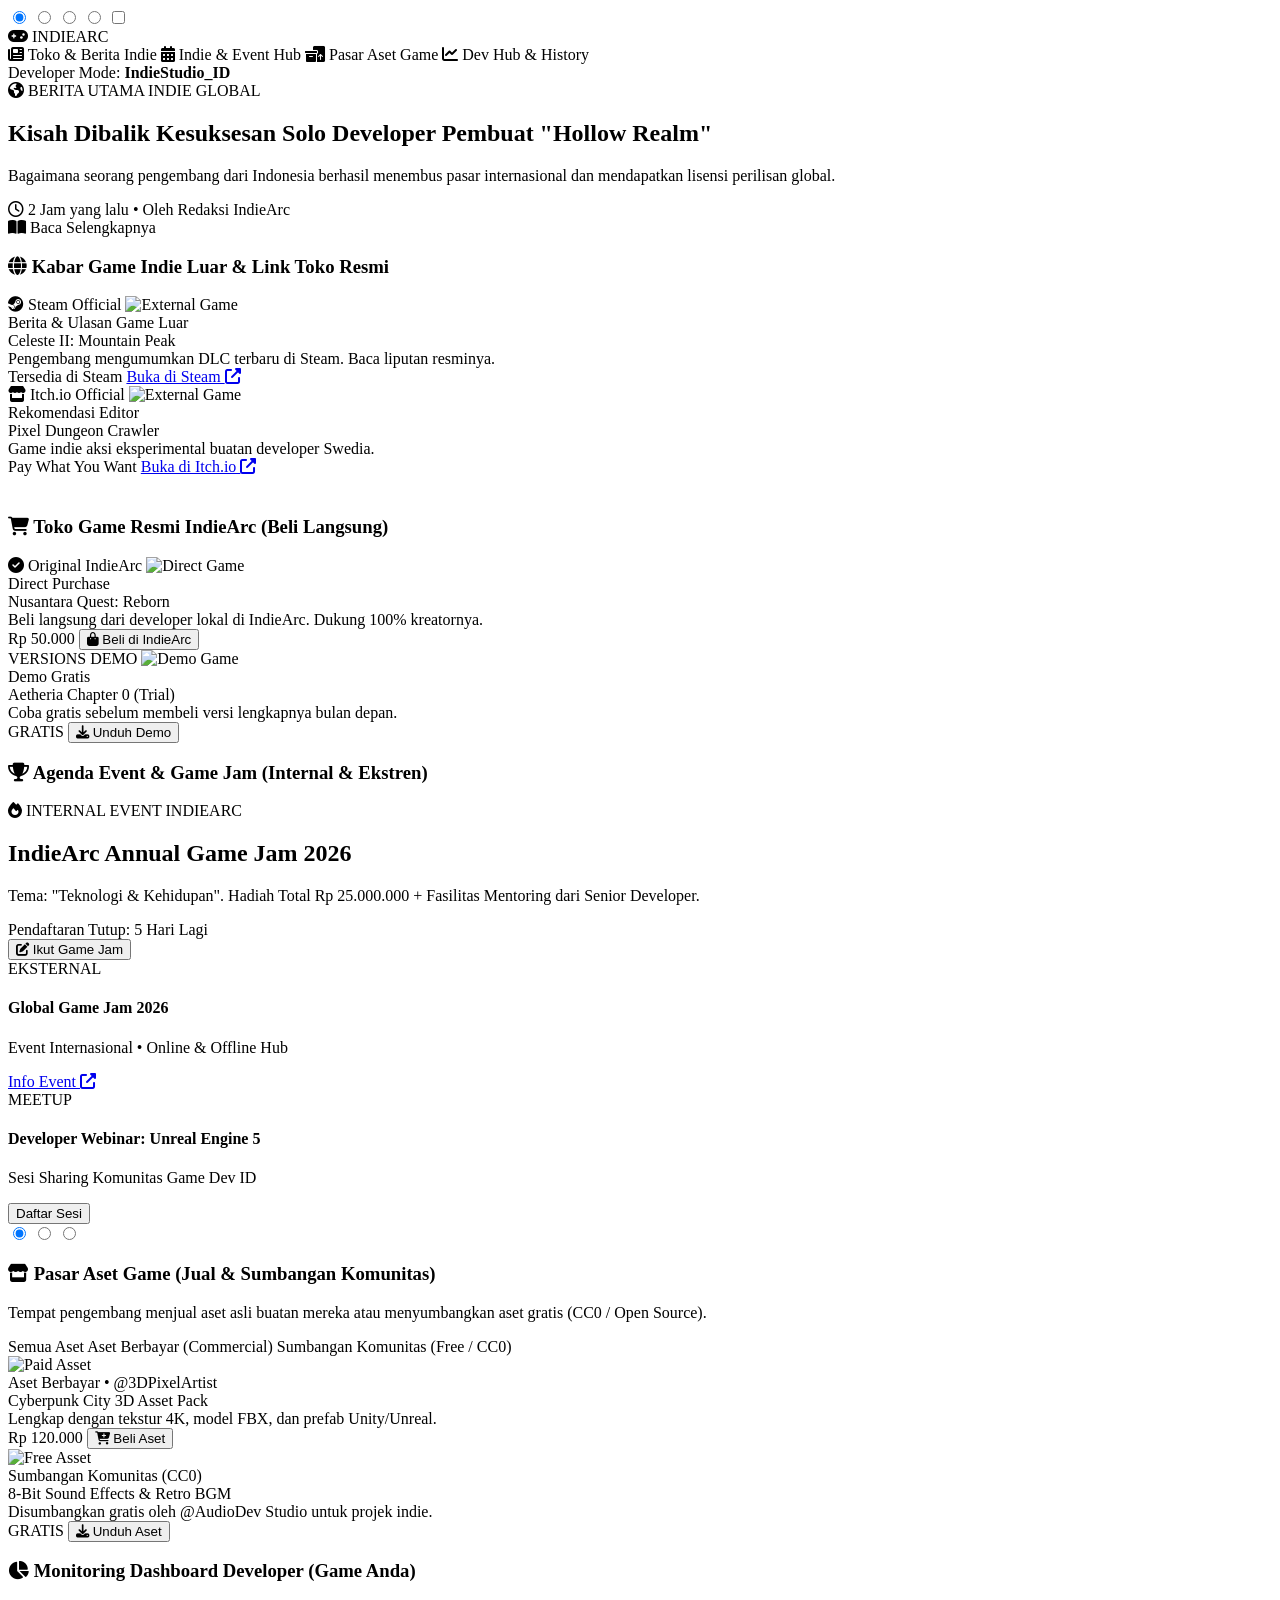
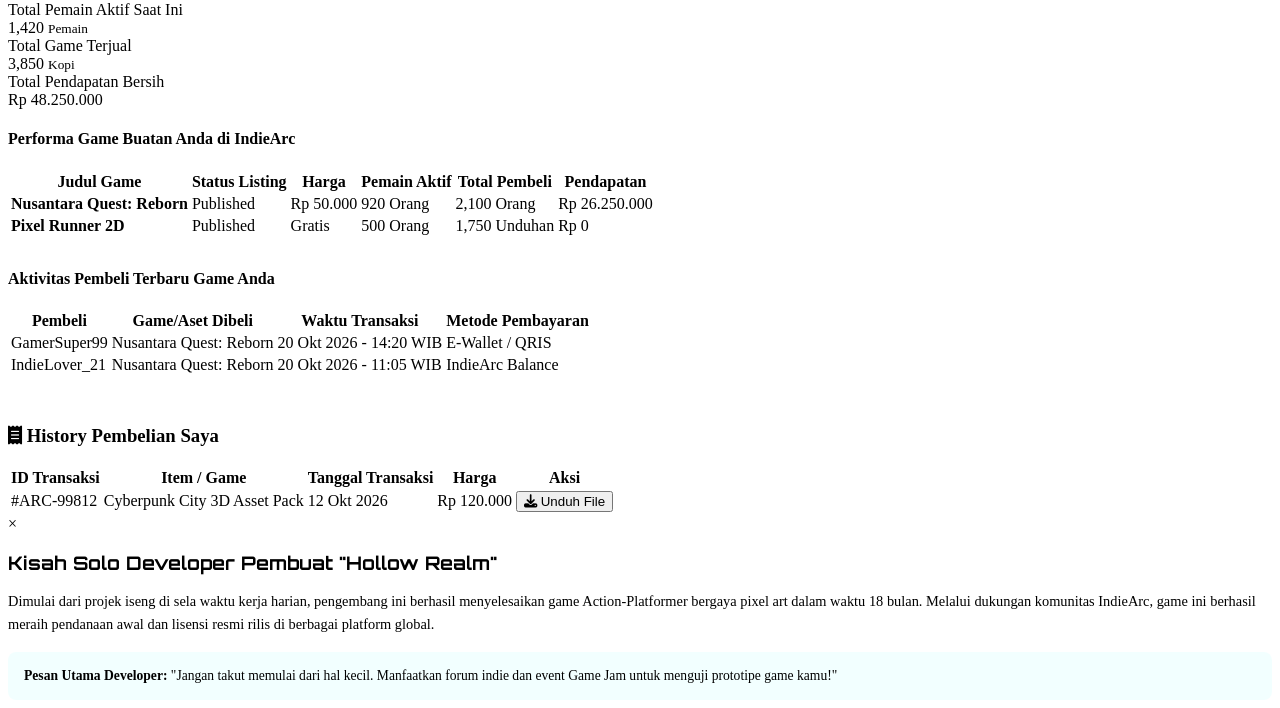
==== Index.html @ 7c4a570e "Initial Kosongan Project Desain Web B" ====
<!DOCTYPE html>
<html lang="id">
<head>
  <meta charset="UTF-8">
  <meta name="viewport" content="width=device-width, initial-scale=1.0">
  <title>IndieArc - Global Indie Gaming & Developer Hub</title>

  <!-- Font Awesome Icons & Google Fonts -->
  <link rel="stylesheet" href="https://cdnjs.cloudflare.com/ajax/libs/font-awesome/6.4.0/css/all.min.css">
  <link href="https://fonts.googleapis.com/css2?family=Orbitron:wght@600;800&family=Inter:wght@400;500;600;700&display=swap" rel="stylesheet">
  <link rel="stylesheet" href="style.css">
</head>
<body>

  <!-- PURE CSS TAB SWITCH TRIGGERS -->
  <input type="radio" id="nav-store" name="main-nav" checked>
  <input type="radio" id="nav-indie" name="main-nav">
  <input type="radio" id="nav-assets" name="main-nav">
  <input type="radio" id="nav-dev" name="main-nav">

  <!-- MODAL TOGGLES -->
  <input type="checkbox" id="modal-news" class="modal-toggle">

  <!-- HEADER NAVBAR -->
  <header>
    <div class="brand">
      <i class="fa-solid fa-gamepad"></i> INDIE<span>ARC</span>
    </div>

    <nav class="nav-links">
      <label for="nav-store" class="nav-btn"><i class="fa-solid fa-newspaper"></i> Toko & Berita Indie</label>
      <label for="nav-indie" class="nav-btn"><i class="fa-solid fa-calendar-days"></i> Indie & Event Hub</label>
      <label for="nav-assets" class="nav-btn"><i class="fa-solid fa-boxes-packing"></i> Pasar Aset Game</label>
      <label for="nav-dev" class="nav-btn"><i class="fa-solid fa-chart-line"></i> Dev Hub & History</label>
    </nav>

    <div class="user-badge">
      <span class="status-dot"></span> Developer Mode: <strong>IndieStudio_ID</strong>
    </div>
  </header>

  <!-- MAIN CONTENT CONTAINER -->
  <main>

    <!-- ================= TAB 1: TOKO, BERITA GLOBAL & DEMO ================= -->
    <div class="tab-page" id="page-store">
      
      <!-- HERO: BERITA GAMING INDIE GLOBAL & SPOTLIGHT DEVELOPER -->
      <section class="news-hero">
        <div class="news-hero-content">
          <span class="badge-news"><i class="fa-solid fa-earth-americas"></i> BERITA UTAMA INDIE GLOBAL</span>
          <h2>Kisah Dibalik Kesuksesan Solo Developer Pembuat "Hollow Realm"</h2>
          <p>Bagaimana seorang pengembang dari Indonesia berhasil menembus pasar internasional dan mendapatkan lisensi perilisan global.</p>
          <div class="news-meta">
            <span><i class="fa-regular fa-clock"></i> 2 Jam yang lalu</span> • 
            <span>Oleh Redaksi IndieArc</span>
          </div>
          <label for="modal-news" class="btn btn-primary" style="margin-top:1rem;"><i class="fa-solid fa-book-open"></i> Baca Selengkapnya</label>
        </div>
      </section>

      <!-- BERITA GAMING GLOBAL DENGAN LINK KELUAR (STEAM / EPIC / ITCH) -->
      <h3 class="section-title"><i class="fa-solid fa-globe text-cyan"></i> Kabar Game Indie Luar & Link Toko Resmi</h3>
      <div class="grid-container">
        
        <!-- Game Luar (Steam Link) -->
        <div class="card">
          <span class="badge-external"><i class="fa-brands fa-steam"></i> Steam Official</span>
          <img src="https://images.unsplash.com/photo-1542751371-adc38448a05e?w=500&q=80" class="card-img" alt="External Game">
          <div class="card-body">
            <span class="card-tag">Berita & Ulasan Game Luar</span>
            <div class="card-title">Celeste II: Mountain Peak</div>
            <div class="card-meta">Pengembang mengumumkan DLC terbaru di Steam. Baca liputan resminya.</div>
            <div class="card-footer">
              <span class="price-tag">Tersedia di Steam</span>
              <a href="https://store.steampowered.com" target="_blank" rel="noopener" class="btn btn-secondary btn-sm">
                Buka di Steam <i class="fa-solid fa-up-right-from-square"></i>
              </a>
            </div>
          </div>
        </div>

        <!-- Game Luar (Itch.io Link) -->
        <div class="card">
          <span class="badge-external"><i class="fa-solid fa-store"></i> Itch.io Official</span>
          <img src="https://images.unsplash.com/photo-1518709268805-4e9042af9f23?w=500&q=80" class="card-img" alt="External Game">
          <div class="card-body">
            <span class="card-tag">Rekomendasi Editor</span>
            <div class="card-title">Pixel Dungeon Crawler</div>
            <div class="card-meta">Game indie aksi eksperimental buatan developer Swedia.</div>
            <div class="card-footer">
              <span class="price-free">Pay What You Want</span>
              <a href="https://itch.io" target="_blank" rel="noopener" class="btn btn-secondary btn-sm">
                Buka di Itch.io <i class="fa-solid fa-up-right-from-square"></i>
              </a>
            </div>
          </div>
        </div>

      </div>

      <!-- TOKO GAME RESMI INDIEARC (GAME BUATAN USER / PUBLISHER KITA) -->
      <h3 class="section-title" style="margin-top: 2.5rem;"><i class="fa-solid fa-cart-shopping text-cyan"></i> Toko Game Resmi IndieArc (Beli Langsung)</h3>
      <div class="grid-container">
        
        <div class="card">
          <span class="badge-direct"><i class="fa-solid fa-check-circle"></i> Original IndieArc</span>
          <img src="https://images.unsplash.com/photo-1550745165-9bc0b252726f?w=500&q=80" class="card-img" alt="Direct Game">
          <div class="card-body">
            <span class="card-tag">Direct Purchase</span>
            <div class="card-title">Nusantara Quest: Reborn</div>
            <div class="card-meta">Beli langsung dari developer lokal di IndieArc. Dukung 100% kreatornya.</div>
            <div class="card-footer">
              <span class="price-tag">Rp 50.000</span>
              <button class="btn btn-primary"><i class="fa-solid fa-bag-shopping"></i> Beli di IndieArc</button>
            </div>
          </div>
        </div>

        <div class="card">
          <span class="badge-demo">VERSIONS DEMO</span>
          <img src="https://images.unsplash.com/photo-1538481199705-c710c4e965fc?w=500&q=80" class="card-img" alt="Demo Game">
          <div class="card-body">
            <span class="card-tag">Demo Gratis</span>
            <div class="card-title">Aetheria Chapter 0 (Trial)</div>
            <div class="card-meta">Coba gratis sebelum membeli versi lengkapnya bulan depan.</div>
            <div class="card-footer">
              <span class="price-free">GRATIS</span>
              <button class="btn btn-primary"><i class="fa-solid fa-download"></i> Unduh Demo</button>
            </div>
          </div>
        </div>

      </div>
    </div>

    <!-- ================= TAB 2: INDIE & EVENT HUB ================= -->
    <div class="tab-page" id="page-indie">
      
      <!-- EVENT DEVELOPER INTERNAL & EKSTERNAL -->
      <h3 class="section-title"><i class="fa-solid fa-trophy text-cyan"></i> Agenda Event & Game Jam (Internal & Ekstren)</h3>
      
      <div class="event-banner">
        <div class="event-info">
          <span class="event-tag"><i class="fa-solid fa-fire"></i> INTERNAL EVENT INDIEARC</span>
          <h2>IndieArc Annual Game Jam 2026</h2>
          <p>Tema: "Teknologi & Kehidupan". Hadiah Total Rp 25.000.000 + Fasilitas Mentoring dari Senior Developer.</p>
        </div>
        <div class="event-action">
          <div class="event-timer">Pendaftaran Tutup: 5 Hari Lagi</div>
          <button class="btn btn-purple"><i class="fa-solid fa-pen-to-square"></i> Ikut Game Jam</button>
        </div>
      </div>

      <div class="grid-container release-grid">
        <div class="release-card">
          <div class="release-date">EKSTERNAL</div>
          <div class="release-info">
            <h4>Global Game Jam 2026</h4>
            <p>Event Internasional • Online & Offline Hub</p>
          </div>
          <a href="https://globalgamejam.org" target="_blank" class="btn btn-secondary btn-sm">Info Event <i class="fa-solid fa-up-right-from-square"></i></a>
        </div>

        <div class="release-card">
          <div class="release-date">MEETUP</div>
          <div class="release-info">
            <h4>Developer Webinar: Unreal Engine 5</h4>
            <p>Sesi Sharing Komunitas Game Dev ID</p>
          </div>
          <button class="btn btn-secondary btn-sm">Daftar Sesi</button>
        </div>
      </div>
    </div>

    <!-- ================= TAB 3: PASAR ASET GAME ================= -->
    <div class="tab-page" id="page-assets">
      
      <input type="radio" id="asset-all" name="asset-filter" checked>
      <input type="radio" id="asset-paid" name="asset-filter">
      <input type="radio" id="asset-donated" name="asset-filter">

      <h3 class="section-title"><i class="fa-solid fa-store text-cyan"></i> Pasar Aset Game (Jual & Sumbangan Komunitas)</h3>
      <p style="color:var(--text-muted); margin-bottom: 1rem;">Tempat pengembang menjual aset asli buatan mereka atau menyumbangkan aset gratis (CC0 / Open Source).</p>

      <div class="filter-group">
        <label for="asset-all" class="filter-btn">Semua Aset</label>
        <label for="asset-paid" class="filter-btn">Aset Berbayar (Commercial)</label>
        <label for="asset-donated" class="filter-btn">Sumbangan Komunitas (Free / CC0)</label>
      </div>

      <div class="grid-container">
        <!-- Aset Berbayar -->
        <div class="card asset-item type-paid">
          <img src="https://images.unsplash.com/photo-1618005182384-a83a8bd57fbe?w=500&q=80" class="card-img" alt="Paid Asset">
          <div class="card-body">
            <span class="card-tag">Aset Berbayar • @3DPixelArtist</span>
            <div class="card-title">Cyberpunk City 3D Asset Pack</div>
            <div class="card-meta">Lengkap dengan tekstur 4K, model FBX, dan prefab Unity/Unreal.</div>
            <div class="card-footer">
              <span class="price-tag">Rp 120.000</span>
              <button class="btn btn-primary"><i class="fa-solid fa-cart-plus"></i> Beli Aset</button>
            </div>
          </div>
        </div>

        <!-- Aset Sumbangan Gratis -->
        <div class="card asset-item type-donated">
          <img src="https://images.unsplash.com/photo-1511512578047-dfb367046420?w=500&q=80" class="card-img" alt="Free Asset">
          <div class="card-body">
            <span class="card-tag" style="color:var(--accent-green)">Sumbangan Komunitas (CC0)</span>
            <div class="card-title">8-Bit Sound Effects & Retro BGM</div>
            <div class="card-meta">Disumbangkan gratis oleh @AudioDev Studio untuk projek indie.</div>
            <div class="card-footer">
              <span class="price-free">GRATIS</span>
              <button class="btn btn-secondary"><i class="fa-solid fa-download"></i> Unduh Aset</button>
            </div>
          </div>
        </div>
      </div>
    </div>

    <!-- ================= TAB 4: DEV HUB & ANALYTICS ================= -->
    <div class="tab-page" id="page-dev">
      
      <h3 class="section-title"><i class="fa-solid fa-chart-pie text-cyan"></i> Monitoring Dashboard Developer (Game Anda)</h3>
      
      <div class="analytics-overview">
        <div class="stat-card">
          <div class="stat-title">Total Pemain Aktif Saat Ini</div>
          <div class="stat-value text-cyan">1,420 <small>Pemain</small></div>
        </div>
        <div class="stat-card">
          <div class="stat-title">Total Game Terjual</div>
          <div class="stat-value text-green">3,850 <small>Kopi</small></div>
        </div>
        <div class="stat-card">
          <div class="stat-title">Total Pendapatan Bersih</div>
          <div class="stat-value text-purple">Rp 48.250.000</div>
        </div>
      </div>

      <h4 class="sub-title">Performa Game Buatan Anda di IndieArc</h4>
      <div class="table-responsive">
        <table class="data-table">
          <thead>
            <tr>
              <th>Judul Game</th>
              <th>Status Listing</th>
              <th>Harga</th>
              <th>Pemain Aktif</th>
              <th>Total Pembeli</th>
              <th>Pendapatan</th>
            </tr>
          </thead>
          <tbody>
            <tr>
              <td><strong>Nusantara Quest: Reborn</strong></td>
              <td><span class="badge-status online">Published</span></td>
              <td>Rp 50.000</td>
              <td>920 Orang</td>
              <td>2,100 Orang</td>
              <td>Rp 26.250.000</td>
            </tr>
            <tr>
              <td><strong>Pixel Runner 2D</strong></td>
              <td><span class="badge-status online">Published</span></td>
              <td>Gratis</td>
              <td>500 Orang</td>
              <td>1,750 Unduhan</td>
              <td>Rp 0</td>
            </tr>
          </tbody>
        </table>
      </div>

      <h4 class="sub-title" style="margin-top: 2rem;">Aktivitas Pembeli Terbaru Game Anda</h4>
      <div class="table-responsive">
        <table class="data-table">
          <thead>
            <tr>
              <th>Pembeli</th>
              <th>Game/Aset Dibeli</th>
              <th>Waktu Transaksi</th>
              <th>Metode Pembayaran</th>
            </tr>
          </thead>
          <tbody>
            <tr>
              <td>GamerSuper99</td>
              <td>Nusantara Quest: Reborn</td>
              <td>20 Okt 2026 - 14:20 WIB</td>
              <td>E-Wallet / QRIS</td>
            </tr>
            <tr>
              <td>IndieLover_21</td>
              <td>Nusantara Quest: Reborn</td>
              <td>20 Okt 2026 - 11:05 WIB</td>
              <td>IndieArc Balance</td>
            </tr>
          </tbody>
        </table>
      </div>

      <!-- History Pembelian User -->
      <h3 class="section-title" style="margin-top: 3rem;"><i class="fa-solid fa-receipt text-cyan"></i> History Pembelian Saya</h3>
      <div class="table-responsive">
        <table class="data-table">
          <thead>
            <tr>
              <th>ID Transaksi</th>
              <th>Item / Game</th>
              <th>Tanggal Transaksi</th>
              <th>Harga</th>
              <th>Aksi</th>
            </tr>
          </thead>
          <tbody>
            <tr>
              <td>#ARC-99812</td>
              <td>Cyberpunk City 3D Asset Pack</td>
              <td>12 Okt 2026</td>
              <td>Rp 120.000</td>
              <td><button class="btn btn-secondary btn-sm"><i class="fa-solid fa-download"></i> Unduh File</button></td>
            </tr>
          </tbody>
        </table>
      </div>

    </div>

  </main>

  <!-- POPUP MODAL READ ARTICLE -->
  <div class="modal-overlay modal-news-view">
    <div class="modal-box">
      <label for="modal-news" class="close-btn">&times;</label>
      <h3 style="font-family: 'Orbitron'; margin-bottom: 0.8rem;">Kisah Solo Developer Pembuat "Hollow Realm"</h3>
      <p style="color: var(--text-muted); font-size: 0.9rem; line-height: 1.6; margin-bottom: 1rem;">
        Dimulai dari projek iseng di sela waktu kerja harian, pengembang ini berhasil menyelesaikan game Action-Platformer bergaya pixel art dalam waktu 18 bulan. Melalui dukungan komunitas IndieArc, game ini berhasil meraih pendanaan awal dan lisensi resmi rilis di berbagai platform global.
      </p>
      <div style="background: rgba(0, 242, 254, 0.05); padding: 1rem; border-radius: 8px; border: 1px solid var(--border); font-size: 0.85rem;">
        <strong>Pesan Utama Developer:</strong> "Jangan takut memulai dari hal kecil. Manfaatkan forum indie dan event Game Jam untuk menguji prototipe game kamu!"
      </div>
    </div>
  </div>

</body>
</html>
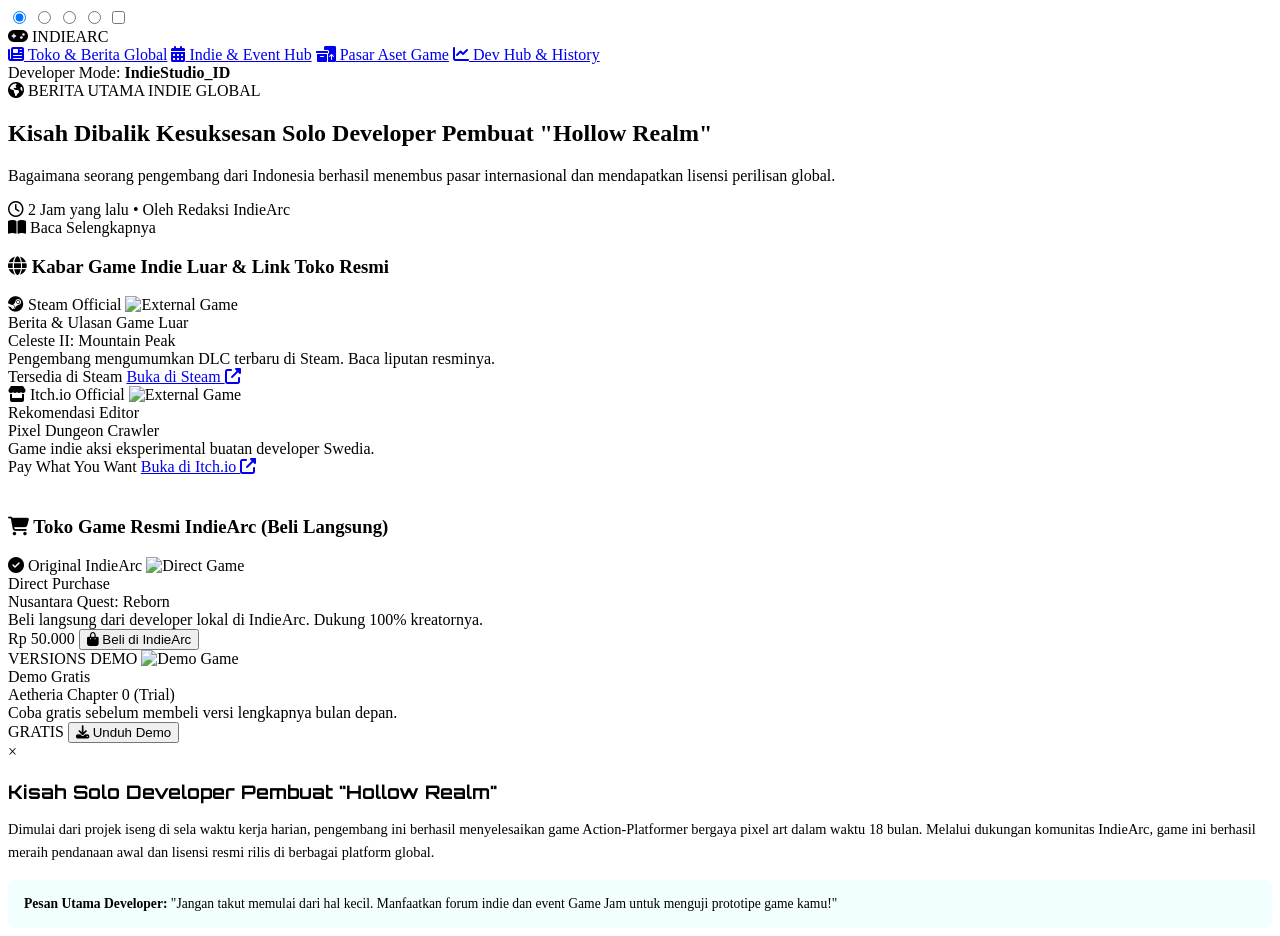
==== commit eb53c4e0: "different version" ====
--- a/Index.html
+++ b/Index.html
@@ -4,7 +4,7 @@
   <meta charset="UTF-8">
   <meta name="viewport" content="width=device-width, initial-scale=1.0">
   <title>IndieArc - Global Indie Gaming & Developer Hub</title>
-
+  
   <!-- Font Awesome Icons & Google Fonts -->
   <link rel="stylesheet" href="https://cdnjs.cloudflare.com/ajax/libs/font-awesome/6.4.0/css/all.min.css">
   <link href="https://fonts.googleapis.com/css2?family=Orbitron:wght@600;800&family=Inter:wght@400;500;600;700&display=swap" rel="stylesheet">
@@ -28,10 +28,10 @@
     </div>
 
     <nav class="nav-links">
-      <label for="nav-store" class="nav-btn"><i class="fa-solid fa-newspaper"></i> Toko & Berita Indie</label>
-      <label for="nav-indie" class="nav-btn"><i class="fa-solid fa-calendar-days"></i> Indie & Event Hub</label>
-      <label for="nav-assets" class="nav-btn"><i class="fa-solid fa-boxes-packing"></i> Pasar Aset Game</label>
-      <label for="nav-dev" class="nav-btn"><i class="fa-solid fa-chart-line"></i> Dev Hub & History</label>
+      <a href="Index.html" class="nav-btn"><i class="fa-solid fa-newspaper"></i> Toko & Berita Global</a>
+      <a href="indie.html" class="nav-btn"><i class="fa-solid fa-calendar-days"></i> Indie & Event Hub</a>
+      <a href="assets.html" class="nav-btn"><i class="fa-solid fa-boxes-packing"></i> Pasar Aset Game</a>
+      <a href="dev.html" class="nav-btn"><i class="fa-solid fa-chart-line"></i> Dev Hub & History</a>
     </nav>
 
     <div class="user-badge">
@@ -48,7 +48,7 @@
       <!-- HERO: BERITA GAMING INDIE GLOBAL & SPOTLIGHT DEVELOPER -->
       <section class="news-hero">
         <div class="news-hero-content">
-          <span class="badge-news"><i class="fa-solid fa-earth-americas"></i> BERITA UTAMA INDIE GLOBAL</span>
+          <span class="badge-news"><i class="fa-solid fa-earth-america"></i> BERITA UTAMA INDIE GLOBAL</span>
           <h2>Kisah Dibalik Kesuksesan Solo Developer Pembuat "Hollow Realm"</h2>
           <p>Bagaimana seorang pengembang dari Indonesia berhasil menembus pasar internasional dan mendapatkan lisensi perilisan global.</p>
           <div class="news-meta">
@@ -134,204 +134,9 @@
       </div>
     </div>
 
-    <!-- ================= TAB 2: INDIE & EVENT HUB ================= -->
-    <div class="tab-page" id="page-indie">
-      
-      <!-- EVENT DEVELOPER INTERNAL & EKSTERNAL -->
-      <h3 class="section-title"><i class="fa-solid fa-trophy text-cyan"></i> Agenda Event & Game Jam (Internal & Ekstren)</h3>
-      
-      <div class="event-banner">
-        <div class="event-info">
-          <span class="event-tag"><i class="fa-solid fa-fire"></i> INTERNAL EVENT INDIEARC</span>
-          <h2>IndieArc Annual Game Jam 2026</h2>
-          <p>Tema: "Teknologi & Kehidupan". Hadiah Total Rp 25.000.000 + Fasilitas Mentoring dari Senior Developer.</p>
-        </div>
-        <div class="event-action">
-          <div class="event-timer">Pendaftaran Tutup: 5 Hari Lagi</div>
-          <button class="btn btn-purple"><i class="fa-solid fa-pen-to-square"></i> Ikut Game Jam</button>
-        </div>
-      </div>
-
-      <div class="grid-container release-grid">
-        <div class="release-card">
-          <div class="release-date">EKSTERNAL</div>
-          <div class="release-info">
-            <h4>Global Game Jam 2026</h4>
-            <p>Event Internasional • Online & Offline Hub</p>
-          </div>
-          <a href="https://globalgamejam.org" target="_blank" class="btn btn-secondary btn-sm">Info Event <i class="fa-solid fa-up-right-from-square"></i></a>
-        </div>
-
-        <div class="release-card">
-          <div class="release-date">MEETUP</div>
-          <div class="release-info">
-            <h4>Developer Webinar: Unreal Engine 5</h4>
-            <p>Sesi Sharing Komunitas Game Dev ID</p>
-          </div>
-          <button class="btn btn-secondary btn-sm">Daftar Sesi</button>
-        </div>
-      </div>
-    </div>
-
-    <!-- ================= TAB 3: PASAR ASET GAME ================= -->
-    <div class="tab-page" id="page-assets">
-      
-      <input type="radio" id="asset-all" name="asset-filter" checked>
-      <input type="radio" id="asset-paid" name="asset-filter">
-      <input type="radio" id="asset-donated" name="asset-filter">
-
-      <h3 class="section-title"><i class="fa-solid fa-store text-cyan"></i> Pasar Aset Game (Jual & Sumbangan Komunitas)</h3>
-      <p style="color:var(--text-muted); margin-bottom: 1rem;">Tempat pengembang menjual aset asli buatan mereka atau menyumbangkan aset gratis (CC0 / Open Source).</p>
-
-      <div class="filter-group">
-        <label for="asset-all" class="filter-btn">Semua Aset</label>
-        <label for="asset-paid" class="filter-btn">Aset Berbayar (Commercial)</label>
-        <label for="asset-donated" class="filter-btn">Sumbangan Komunitas (Free / CC0)</label>
-      </div>
-
-      <div class="grid-container">
-        <!-- Aset Berbayar -->
-        <div class="card asset-item type-paid">
-          <img src="https://images.unsplash.com/photo-1618005182384-a83a8bd57fbe?w=500&q=80" class="card-img" alt="Paid Asset">
-          <div class="card-body">
-            <span class="card-tag">Aset Berbayar • @3DPixelArtist</span>
-            <div class="card-title">Cyberpunk City 3D Asset Pack</div>
-            <div class="card-meta">Lengkap dengan tekstur 4K, model FBX, dan prefab Unity/Unreal.</div>
-            <div class="card-footer">
-              <span class="price-tag">Rp 120.000</span>
-              <button class="btn btn-primary"><i class="fa-solid fa-cart-plus"></i> Beli Aset</button>
-            </div>
-          </div>
-        </div>
-
-        <!-- Aset Sumbangan Gratis -->
-        <div class="card asset-item type-donated">
-          <img src="https://images.unsplash.com/photo-1511512578047-dfb367046420?w=500&q=80" class="card-img" alt="Free Asset">
-          <div class="card-body">
-            <span class="card-tag" style="color:var(--accent-green)">Sumbangan Komunitas (CC0)</span>
-            <div class="card-title">8-Bit Sound Effects & Retro BGM</div>
-            <div class="card-meta">Disumbangkan gratis oleh @AudioDev Studio untuk projek indie.</div>
-            <div class="card-footer">
-              <span class="price-free">GRATIS</span>
-              <button class="btn btn-secondary"><i class="fa-solid fa-download"></i> Unduh Aset</button>
-            </div>
-          </div>
-        </div>
-      </div>
-    </div>
-
-    <!-- ================= TAB 4: DEV HUB & ANALYTICS ================= -->
-    <div class="tab-page" id="page-dev">
-      
-      <h3 class="section-title"><i class="fa-solid fa-chart-pie text-cyan"></i> Monitoring Dashboard Developer (Game Anda)</h3>
-      
-      <div class="analytics-overview">
-        <div class="stat-card">
-          <div class="stat-title">Total Pemain Aktif Saat Ini</div>
-          <div class="stat-value text-cyan">1,420 <small>Pemain</small></div>
-        </div>
-        <div class="stat-card">
-          <div class="stat-title">Total Game Terjual</div>
-          <div class="stat-value text-green">3,850 <small>Kopi</small></div>
-        </div>
-        <div class="stat-card">
-          <div class="stat-title">Total Pendapatan Bersih</div>
-          <div class="stat-value text-purple">Rp 48.250.000</div>
-        </div>
-      </div>
-
-      <h4 class="sub-title">Performa Game Buatan Anda di IndieArc</h4>
-      <div class="table-responsive">
-        <table class="data-table">
-          <thead>
-            <tr>
-              <th>Judul Game</th>
-              <th>Status Listing</th>
-              <th>Harga</th>
-              <th>Pemain Aktif</th>
-              <th>Total Pembeli</th>
-              <th>Pendapatan</th>
-            </tr>
-          </thead>
-          <tbody>
-            <tr>
-              <td><strong>Nusantara Quest: Reborn</strong></td>
-              <td><span class="badge-status online">Published</span></td>
-              <td>Rp 50.000</td>
-              <td>920 Orang</td>
-              <td>2,100 Orang</td>
-              <td>Rp 26.250.000</td>
-            </tr>
-            <tr>
-              <td><strong>Pixel Runner 2D</strong></td>
-              <td><span class="badge-status online">Published</span></td>
-              <td>Gratis</td>
-              <td>500 Orang</td>
-              <td>1,750 Unduhan</td>
-              <td>Rp 0</td>
-            </tr>
-          </tbody>
-        </table>
-      </div>
-
-      <h4 class="sub-title" style="margin-top: 2rem;">Aktivitas Pembeli Terbaru Game Anda</h4>
-      <div class="table-responsive">
-        <table class="data-table">
-          <thead>
-            <tr>
-              <th>Pembeli</th>
-              <th>Game/Aset Dibeli</th>
-              <th>Waktu Transaksi</th>
-              <th>Metode Pembayaran</th>
-            </tr>
-          </thead>
-          <tbody>
-            <tr>
-              <td>GamerSuper99</td>
-              <td>Nusantara Quest: Reborn</td>
-              <td>20 Okt 2026 - 14:20 WIB</td>
-              <td>E-Wallet / QRIS</td>
-            </tr>
-            <tr>
-              <td>IndieLover_21</td>
-              <td>Nusantara Quest: Reborn</td>
-              <td>20 Okt 2026 - 11:05 WIB</td>
-              <td>IndieArc Balance</td>
-            </tr>
-          </tbody>
-        </table>
-      </div>
-
-      <!-- History Pembelian User -->
-      <h3 class="section-title" style="margin-top: 3rem;"><i class="fa-solid fa-receipt text-cyan"></i> History Pembelian Saya</h3>
-      <div class="table-responsive">
-        <table class="data-table">
-          <thead>
-            <tr>
-              <th>ID Transaksi</th>
-              <th>Item / Game</th>
-              <th>Tanggal Transaksi</th>
-              <th>Harga</th>
-              <th>Aksi</th>
-            </tr>
-          </thead>
-          <tbody>
-            <tr>
-              <td>#ARC-99812</td>
-              <td>Cyberpunk City 3D Asset Pack</td>
-              <td>12 Okt 2026</td>
-              <td>Rp 120.000</td>
-              <td><button class="btn btn-secondary btn-sm"><i class="fa-solid fa-download"></i> Unduh File</button></td>
-            </tr>
-          </tbody>
-        </table>
-      </div>
-
-    </div>
-
   </main>
 
-  <!-- POPUP MODAL READ ARTICLE -->
+  <!-- POPUP MODAL READ ARTICLE (PURE CSS) -->
   <div class="modal-overlay modal-news-view">
     <div class="modal-box">
       <label for="modal-news" class="close-btn">&times;</label>
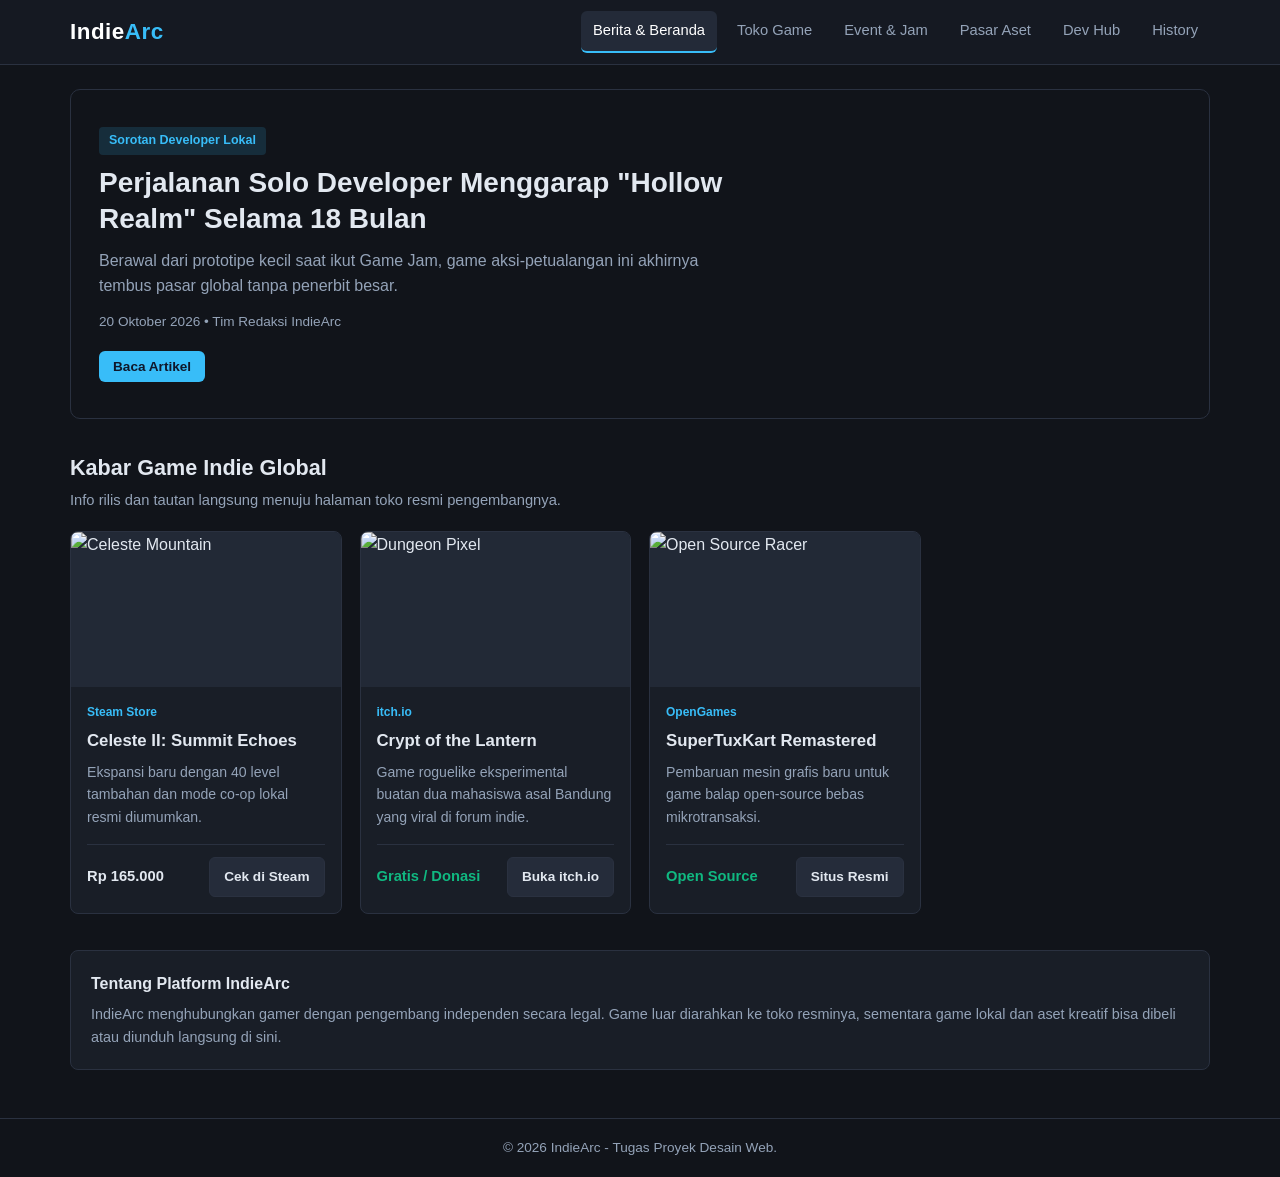
==== commit 62fd6a72: "initial partial file yg awalnya cuma index doank" ====
--- a/Index.html
+++ b/Index.html
@@ -3,152 +3,114 @@
 <head>
   <meta charset="UTF-8">
   <meta name="viewport" content="width=device-width, initial-scale=1.0">
-  <title>IndieArc - Global Indie Gaming & Developer Hub</title>
-  
-  <!-- Font Awesome Icons & Google Fonts -->
-  <link rel="stylesheet" href="https://cdnjs.cloudflare.com/ajax/libs/font-awesome/6.4.0/css/all.min.css">
-  <link href="https://fonts.googleapis.com/css2?family=Orbitron:wght@600;800&family=Inter:wght@400;500;600;700&display=swap" rel="stylesheet">
-  <link rel="stylesheet" href="style.css">
+  <title>IndieArc - Beranda & Berita Game Indie</title>
+  <link rel="stylesheet" href="Style.css">
 </head>
 <body>
 
-  <!-- PURE CSS TAB SWITCH TRIGGERS -->
-  <input type="radio" id="nav-store" name="main-nav" checked>
-  <input type="radio" id="nav-indie" name="main-nav">
-  <input type="radio" id="nav-assets" name="main-nav">
-  <input type="radio" id="nav-dev" name="main-nav">
-
-  <!-- MODAL TOGGLES -->
-  <input type="checkbox" id="modal-news" class="modal-toggle">
-
-  <!-- HEADER NAVBAR -->
-  <header>
-    <div class="brand">
-      <i class="fa-solid fa-gamepad"></i> INDIE<span>ARC</span>
-    </div>
-
-    <nav class="nav-links">
-      <a href="Index.html" class="nav-btn"><i class="fa-solid fa-newspaper"></i> Toko & Berita Global</a>
-      <a href="indie.html" class="nav-btn"><i class="fa-solid fa-calendar-days"></i> Indie & Event Hub</a>
-      <a href="assets.html" class="nav-btn"><i class="fa-solid fa-boxes-packing"></i> Pasar Aset Game</a>
-      <a href="dev.html" class="nav-btn"><i class="fa-solid fa-chart-line"></i> Dev Hub & History</a>
-    </nav>
-
-    <div class="user-badge">
-      <span class="status-dot"></span> Developer Mode: <strong>IndieStudio_ID</strong>
+  <header class="kepala-web">
+    <div class="wadah baris-nav">
+      <a href="Index.html" class="logo">Indie<span>Arc</span></a>
+      <button class="tombol-menu" id="btnMenu" aria-label="Buka Menu">&#9776;</button>
+      <nav class="menu-nav" id="menuNav">
+        <a href="Index.html" class="aktif">Berita & Beranda</a>
+        <a href="TokoGame.html">Toko Game</a>
+        <a href="Event.html">Event & Jam</a>
+        <a href="PasarAset.html">Pasar Aset</a>
+        <a href="DevHub.html">Dev Hub</a>
+        <a href="HistoryPembelianUser.html">History</a>
+      </nav>
     </div>
   </header>
 
-  <!-- MAIN CONTENT CONTAINER -->
-  <main>
+  <main class="wadah">
+    <!-- sorotan berita utama -->
+    <section class="hero-berita">
+      <article class="isi-hero">
+        <span class="label-kategori">Sorotan Developer Lokal</span>
+        <h1>Perjalanan Solo Developer Menggarap "Hollow Realm" Selama 18 Bulan</h1>
+        <p>Berawal dari prototipe kecil saat ikut Game Jam, game aksi-petualangan ini akhirnya tembus pasar global tanpa penerbit besar.</p>
+        <div class="info-meta">
+          <time datetime="2026-10-20">20 Oktober 2026</time> &bull; Tim Redaksi IndieArc
+        </div>
+        <button class="tombol tombol-utama" id="btnBukaBerita">Baca Artikel</button>
+      </article>
+    </section>
 
-    <!-- ================= TAB 1: TOKO, BERITA GLOBAL & DEMO ================= -->
-    <div class="tab-page" id="page-store">
-      
-      <!-- HERO: BERITA GAMING INDIE GLOBAL & SPOTLIGHT DEVELOPER -->
-      <section class="news-hero">
-        <div class="news-hero-content">
-          <span class="badge-news"><i class="fa-solid fa-earth-america"></i> BERITA UTAMA INDIE GLOBAL</span>
-          <h2>Kisah Dibalik Kesuksesan Solo Developer Pembuat "Hollow Realm"</h2>
-          <p>Bagaimana seorang pengembang dari Indonesia berhasil menembus pasar internasional dan mendapatkan lisensi perilisan global.</p>
-          <div class="news-meta">
-            <span><i class="fa-regular fa-clock"></i> 2 Jam yang lalu</span> • 
-            <span>Oleh Redaksi IndieArc</span>
-          </div>
-          <label for="modal-news" class="btn btn-primary" style="margin-top:1rem;"><i class="fa-solid fa-book-open"></i> Baca Selengkapnya</label>
-        </div>
-      </section>
+    <!-- berita game luar dengan link resmi -->
+    <section class="bagian">
+      <div class="judul-bagian">
+        <h2>Kabar Game Indie Global</h2>
+        <p>Info rilis dan tautan langsung menuju halaman toko resmi pengembangnya.</p>
+      </div>
 
-      <!-- BERITA GAMING GLOBAL DENGAN LINK KELUAR (STEAM / EPIC / ITCH) -->
-      <h3 class="section-title"><i class="fa-solid fa-globe text-cyan"></i> Kabar Game Indie Luar & Link Toko Resmi</h3>
-      <div class="grid-container">
-        
-        <!-- Game Luar (Steam Link) -->
-        <div class="card">
-          <span class="badge-external"><i class="fa-brands fa-steam"></i> Steam Official</span>
-          <img src="https://images.unsplash.com/photo-1542751371-adc38448a05e?w=500&q=80" class="card-img" alt="External Game">
-          <div class="card-body">
-            <span class="card-tag">Berita & Ulasan Game Luar</span>
-            <div class="card-title">Celeste II: Mountain Peak</div>
-            <div class="card-meta">Pengembang mengumumkan DLC terbaru di Steam. Baca liputan resminya.</div>
-            <div class="card-footer">
-              <span class="price-tag">Tersedia di Steam</span>
-              <a href="https://store.steampowered.com" target="_blank" rel="noopener" class="btn btn-secondary btn-sm">
-                Buka di Steam <i class="fa-solid fa-up-right-from-square"></i>
-              </a>
+      <div class="grid-kartu">
+        <article class="kartu">
+          <img src="https://images.unsplash.com/photo-1542751371-adc38448a05e?w=600&q=80" alt="Celeste Mountain">
+          <div class="isi-kartu">
+            <span class="tag-platform">Steam Store</span>
+            <h3>Celeste II: Summit Echoes</h3>
+            <p>Ekspansi baru dengan 40 level tambahan dan mode co-op lokal resmi diumumkan.</p>
+            <div class="bawah-kartu">
+              <span class="harga">Rp 165.000</span>
+              <a href="https://store.steampowered.com" target="_blank" rel="noopener" class="tombol tombol-sekunder">Cek di Steam</a>
             </div>
           </div>
-        </div>
+        </article>
 
-        <!-- Game Luar (Itch.io Link) -->
-        <div class="card">
-          <span class="badge-external"><i class="fa-solid fa-store"></i> Itch.io Official</span>
-          <img src="https://images.unsplash.com/photo-1518709268805-4e9042af9f23?w=500&q=80" class="card-img" alt="External Game">
-          <div class="card-body">
-            <span class="card-tag">Rekomendasi Editor</span>
-            <div class="card-title">Pixel Dungeon Crawler</div>
-            <div class="card-meta">Game indie aksi eksperimental buatan developer Swedia.</div>
-            <div class="card-footer">
-              <span class="price-free">Pay What You Want</span>
-              <a href="https://itch.io" target="_blank" rel="noopener" class="btn btn-secondary btn-sm">
-                Buka di Itch.io <i class="fa-solid fa-up-right-from-square"></i>
-              </a>
+        <article class="kartu">
+          <img src="https://images.unsplash.com/photo-1518709268805-4e9042af9f23?w=600&q=80" alt="Dungeon Pixel">
+          <div class="isi-kartu">
+            <span class="tag-platform">itch.io</span>
+            <h3>Crypt of the Lantern</h3>
+            <p>Game roguelike eksperimental buatan dua mahasiswa asal Bandung yang viral di forum indie.</p>
+            <div class="bawah-kartu">
+              <span class="harga gratis">Gratis / Donasi</span>
+              <a href="https://itch.io" target="_blank" rel="noopener" class="tombol tombol-sekunder">Buka itch.io</a>
             </div>
           </div>
-        </div>
+        </article>
 
-      </div>
-
-      <!-- TOKO GAME RESMI INDIEARC (GAME BUATAN USER / PUBLISHER KITA) -->
-      <h3 class="section-title" style="margin-top: 2.5rem;"><i class="fa-solid fa-cart-shopping text-cyan"></i> Toko Game Resmi IndieArc (Beli Langsung)</h3>
-      <div class="grid-container">
-        
-        <div class="card">
-          <span class="badge-direct"><i class="fa-solid fa-check-circle"></i> Original IndieArc</span>
-          <img src="https://images.unsplash.com/photo-1550745165-9bc0b252726f?w=500&q=80" class="card-img" alt="Direct Game">
-          <div class="card-body">
-            <span class="card-tag">Direct Purchase</span>
-            <div class="card-title">Nusantara Quest: Reborn</div>
-            <div class="card-meta">Beli langsung dari developer lokal di IndieArc. Dukung 100% kreatornya.</div>
-            <div class="card-footer">
-              <span class="price-tag">Rp 50.000</span>
-              <button class="btn btn-primary"><i class="fa-solid fa-bag-shopping"></i> Beli di IndieArc</button>
+        <article class="kartu">
+          <img src="https://images.unsplash.com/photo-1550745165-9bc0b252726f?w=600&q=80" alt="Open Source Racer">
+          <div class="isi-kartu">
+            <span class="tag-platform">OpenGames</span>
+            <h3>SuperTuxKart Remastered</h3>
+            <p>Pembaruan mesin grafis baru untuk game balap open-source bebas mikrotransaksi.</p>
+            <div class="bawah-kartu">
+              <span class="harga gratis">Open Source</span>
+              <a href="https://supertuxkart.net" target="_blank" rel="noopener" class="tombol tombol-sekunder">Situs Resmi</a>
             </div>
           </div>
-        </div>
+        </article>
+      </div>
+    </section>
 
-        <div class="card">
-          <span class="badge-demo">VERSIONS DEMO</span>
-          <img src="https://images.unsplash.com/photo-1538481199705-c710c4e965fc?w=500&q=80" class="card-img" alt="Demo Game">
-          <div class="card-body">
-            <span class="card-tag">Demo Gratis</span>
-            <div class="card-title">Aetheria Chapter 0 (Trial)</div>
-            <div class="card-meta">Coba gratis sebelum membeli versi lengkapnya bulan depan.</div>
-            <div class="card-footer">
-              <span class="price-free">GRATIS</span>
-              <button class="btn btn-primary"><i class="fa-solid fa-download"></i> Unduh Demo</button>
-            </div>
-          </div>
-        </div>
-
-      </div>
-    </div>
-
+    <!-- ringkasan ekosistem -->
+    <aside class="kotak-info">
+      <h3>Tentang Platform IndieArc</h3>
+      <p>IndieArc menghubungkan gamer dengan pengembang independen secara legal. Game luar diarahkan ke toko resminya, sementara game lokal dan aset kreatif bisa dibeli atau diunduh langsung di sini.</p>
+    </aside>
   </main>
 
-  <!-- POPUP MODAL READ ARTICLE (PURE CSS) -->
-  <div class="modal-overlay modal-news-view">
-    <div class="modal-box">
-      <label for="modal-news" class="close-btn">&times;</label>
-      <h3 style="font-family: 'Orbitron'; margin-bottom: 0.8rem;">Kisah Solo Developer Pembuat "Hollow Realm"</h3>
-      <p style="color: var(--text-muted); font-size: 0.9rem; line-height: 1.6; margin-bottom: 1rem;">
-        Dimulai dari projek iseng di sela waktu kerja harian, pengembang ini berhasil menyelesaikan game Action-Platformer bergaya pixel art dalam waktu 18 bulan. Melalui dukungan komunitas IndieArc, game ini berhasil meraih pendanaan awal dan lisensi resmi rilis di berbagai platform global.
-      </p>
-      <div style="background: rgba(0, 242, 254, 0.05); padding: 1rem; border-radius: 8px; border: 1px solid var(--border); font-size: 0.85rem;">
-        <strong>Pesan Utama Developer:</strong> "Jangan takut memulai dari hal kecil. Manfaatkan forum indie dan event Game Jam untuk menguji prototipe game kamu!"
-      </div>
+  <!-- modal baca berita -->
+  <dialog class="modal-dialog" id="modalBerita">
+    <article class="isi-modal">
+      <header class="atas-modal">
+        <h3>Kisah Dibalik "Hollow Realm"</h3>
+        <button class="tutup-modal" id="btnTutupBerita">&times;</button>
+      </header>
+      <p>Pengembang game ini memulai proyeknya menggunakan aset gratis berlisensi CC0 sebelum akhirnya menggandeng ilustrator lokal. Lewat masukan komunitas di forum dan uji coba versi demo, game ini berhasil mengumpulkan lebih dari 2.000 pemain aktif di minggu pertama perilisannya.</p>
+      <p>Tips utama untuk pemula: fokus selesaikan mekanik inti terlebih dahulu dan jangan ragu merilis versi demo lebih awal untuk menjaring kritik pemain.</p>
+    </article>
+  </dialog>
+
+  <footer class="kaki-web">
+    <div class="wadah">
+      <p>&copy; 2026 IndieArc - Tugas Proyek Desain Web.</p>
     </div>
-  </div>
+  </footer>
 
+  <script src="script.js"></script>
 </body>
 </html>
--- a/Style.css
+++ b/Style.css
@@ -0,0 +1,537 @@
+* {
+  box-sizing: border-box;
+  margin: 0;
+  padding: 0;
+}
+
+:root {
+  --latar: #11141a;
+  --kartu: #191e27;
+  --garis: #2a3140;
+  --teks: #e2e8f0;
+  --redup: #94a3b8;
+  --aksen: #38bdf8;
+  --hijau: #10b981;
+}
+
+body {
+  font-family: 'Segoe UI', Tahoma, Geneva, Verdana, sans-serif;
+  background-color: var(--latar);
+  color: var(--teks);
+  line-height: 1.6;
+  min-height: 100vh;
+  display: flex;
+  flex-direction: column;
+}
+
+main {
+  flex: 1;
+  padding-top: 24px;
+  padding-bottom: 48px;
+}
+
+.wadah {
+  width: 92%;
+  max-width: 1140px;
+  margin: 0 auto;
+}
+
+/* navigasi atas */
+.kepala-web {
+  background-color: #151922;
+  border-bottom: 1px solid var(--garis);
+  position: sticky;
+  top: 0;
+  z-index: 50;
+}
+
+.baris-nav {
+  display: flex;
+  align-items: center;
+  justify-content: space-between;
+  min-height: 64px;
+  flex-wrap: wrap;
+}
+
+.logo {
+  font-size: 1.4rem;
+  font-weight: 700;
+  color: #fff;
+  text-decoration: none;
+  letter-spacing: 0.5px;
+}
+
+.logo span {
+  color: var(--aksen);
+}
+
+.menu-nav {
+  display: flex;
+  gap: 8px;
+}
+
+.menu-nav a {
+  color: var(--redup);
+  text-decoration: none;
+  padding: 8px 12px;
+  border-radius: 6px;
+  font-size: 0.92rem;
+  transition: 0.2s;
+}
+
+.menu-nav a:hover,
+.menu-nav a.aktif {
+  color: #fff;
+  background-color: #232a38;
+}
+
+.menu-nav a.aktif {
+  border-bottom: 2px solid var(--aksen);
+}
+
+.tombol-menu {
+  display: none;
+  background: none;
+  border: 1px solid var(--garis);
+  color: #fff;
+  font-size: 1.3rem;
+  padding: 4px 10px;
+  border-radius: 6px;
+  cursor: pointer;
+}
+
+/* hero berita di beranda */
+.hero-berita {
+  background: linear-gradient(to right, rgba(17, 20, 26, 0.95), rgba(17, 20, 26, 0.7)),
+              url('https://images.unsplash.com/photo-1511512578047-dfb367046420?w=1200&q=80') center/cover;
+  border: 1px solid var(--garis);
+  border-radius: 10px;
+  padding: 36px 28px;
+  margin-bottom: 32px;
+}
+
+.isi-hero {
+  max-width: 640px;
+}
+
+.label-kategori {
+  display: inline-block;
+  background-color: rgba(56, 189, 248, 0.15);
+  color: var(--aksen);
+  font-size: 0.78rem;
+  font-weight: 600;
+  padding: 4px 10px;
+  border-radius: 4px;
+  margin-bottom: 10px;
+}
+
+.isi-hero h1 {
+  font-size: 1.75rem;
+  line-height: 1.3;
+  margin-bottom: 10px;
+}
+
+.isi-hero p {
+  color: var(--redup);
+  margin-bottom: 12px;
+}
+
+.info-meta {
+  font-size: 0.85rem;
+  color: var(--redup);
+  margin-bottom: 18px;
+}
+
+/* bagian & judul */
+.bagian {
+  margin-bottom: 36px;
+}
+
+.judul-bagian {
+  margin-bottom: 18px;
+}
+
+.judul-bagian h1,
+.judul-bagian h2 {
+  font-size: 1.35rem;
+  margin-bottom: 4px;
+}
+
+.judul-bagian p {
+  color: var(--redup);
+  font-size: 0.92rem;
+}
+
+.sub-judul {
+  font-size: 1.1rem;
+  margin: 24px 0 12px;
+}
+
+/* grid kartu game dan aset */
+.grid-kartu {
+  display: grid;
+  grid-template-columns: repeat(auto-fill, minmax(260px, 1fr));
+  gap: 18px;
+}
+
+.kartu {
+  background-color: var(--kartu);
+  border: 1px solid var(--garis);
+  border-radius: 8px;
+  overflow: hidden;
+  display: flex;
+  flex-direction: column;
+}
+
+.kartu img {
+  width: 100%;
+  height: 155px;
+  object-fit: cover;
+  background-color: #222936;
+}
+
+.isi-kartu {
+  padding: 16px;
+  display: flex;
+  flex-direction: column;
+  flex: 1;
+}
+
+.tag-platform {
+  font-size: 0.75rem;
+  color: var(--aksen);
+  font-weight: 600;
+  margin-bottom: 6px;
+}
+
+.tag-demo {
+  color: #f472b6;
+}
+
+.tag-gratis {
+  color: var(--hijau);
+}
+
+.isi-kartu h3 {
+  font-size: 1.05rem;
+  margin-bottom: 6px;
+}
+
+.isi-kartu p {
+  font-size: 0.88rem;
+  color: var(--redup);
+  margin-bottom: 16px;
+}
+
+.bawah-kartu {
+  margin-top: auto;
+  padding-top: 12px;
+  border-top: 1px solid var(--garis);
+  display: flex;
+  align-items: center;
+  justify-content: space-between;
+  gap: 8px;
+}
+
+.harga {
+  font-weight: 700;
+  font-size: 0.92rem;
+}
+
+.harga.gratis {
+  color: var(--hijau);
+}
+
+/* tombol */
+.tombol {
+  display: inline-block;
+  padding: 8px 14px;
+  border-radius: 6px;
+  font-size: 0.85rem;
+  font-weight: 600;
+  text-decoration: none;
+  cursor: pointer;
+  border: none;
+  transition: 0.2s;
+}
+
+.tombol-utama {
+  background-color: var(--aksen);
+  color: #0f172a;
+}
+
+.tombol-utama:hover {
+  background-color: #7dd3fc;
+}
+
+.tombol-sekunder {
+  background-color: #252c3a;
+  color: var(--teks);
+  border: 1px solid var(--garis);
+}
+
+.tombol-sekunder:hover {
+  background-color: #313a4c;
+}
+
+/* filter kategori */
+.baris-filter {
+  display: flex;
+  gap: 8px;
+  margin-bottom: 20px;
+  flex-wrap: wrap;
+}
+
+.tombol-filter {
+  background-color: var(--kartu);
+  color: var(--redup);
+  border: 1px solid var(--garis);
+  padding: 6px 14px;
+  border-radius: 20px;
+  font-size: 0.85rem;
+  cursor: pointer;
+}
+
+.tombol-filter.aktif {
+  background-color: var(--aksen);
+  color: #0f172a;
+  font-weight: 600;
+  border-color: var(--aksen);
+}
+
+/* halaman event */
+.banner-event {
+  background-color: var(--kartu);
+  border: 1px solid var(--garis);
+  border-left: 4px solid var(--aksen);
+  border-radius: 8px;
+  padding: 24px;
+  margin-bottom: 28px;
+  display: flex;
+  align-items: center;
+  justify-content: space-between;
+  gap: 20px;
+}
+
+.banner-event h1 {
+  font-size: 1.5rem;
+  margin-bottom: 6px;
+}
+
+.banner-event p {
+  color: var(--redup);
+  font-size: 0.92rem;
+}
+
+.teks-kecil {
+  margin-top: 8px;
+  font-size: 0.83rem !important;
+  color: var(--aksen) !important;
+}
+
+.daftar-jadwal {
+  display: flex;
+  flex-direction: column;
+  gap: 12px;
+}
+
+.baris-jadwal {
+  background-color: var(--kartu);
+  border: 1px solid var(--garis);
+  border-radius: 8px;
+  padding: 16px;
+  display: flex;
+  align-items: center;
+  gap: 16px;
+}
+
+.kotak-tanggal {
+  background-color: #222936;
+  color: var(--aksen);
+  font-weight: 700;
+  font-size: 0.85rem;
+  padding: 10px 12px;
+  border-radius: 6px;
+  text-align: center;
+  min-width: 78px;
+}
+
+.detail-jadwal {
+  flex: 1;
+}
+
+.detail-jadwal h3 {
+  font-size: 1rem;
+  margin-bottom: 2px;
+}
+
+.detail-jadwal p {
+  font-size: 0.86rem;
+  color: var(--redup);
+}
+
+/* dev hub & tabel */
+.grid-statistik {
+  display: grid;
+  grid-template-columns: repeat(auto-fit, minmax(210px, 1fr));
+  gap: 16px;
+  margin-bottom: 24px;
+}
+
+.kartu-stat {
+  background-color: var(--kartu);
+  border: 1px solid var(--garis);
+  border-radius: 8px;
+  padding: 18px;
+}
+
+.label-stat {
+  display: block;
+  font-size: 0.85rem;
+  color: var(--redup);
+  margin-bottom: 6px;
+}
+
+.angka-stat {
+  font-size: 1.5rem;
+}
+
+.teks-hijau {
+  color: var(--hijau);
+}
+
+.baris-judul-history {
+  display: flex;
+  justify-content: space-between;
+  align-items: flex-start;
+  gap: 12px;
+  flex-wrap: wrap;
+}
+
+.tabel-wrap {
+  overflow-x: auto;
+  background-color: var(--kartu);
+  border: 1px solid var(--garis);
+  border-radius: 8px;
+}
+
+.tabel-data {
+  width: 100%;
+  border-collapse: collapse;
+  min-width: 600px;
+}
+
+.tabel-data th,
+.tabel-data td {
+  padding: 12px 16px;
+  text-align: left;
+  border-bottom: 1px solid var(--garis);
+  font-size: 0.9rem;
+}
+
+.tabel-data th {
+  background-color: #1f2530;
+  color: var(--redup);
+  font-weight: 600;
+}
+
+.badge-aktif {
+  background-color: rgba(16, 185, 129, 0.15);
+  color: var(--hijau);
+  padding: 3px 8px;
+  border-radius: 4px;
+  font-size: 0.78rem;
+  font-weight: 600;
+}
+
+/* kotak info & modal */
+.kotak-info {
+  background-color: var(--kartu);
+  border: 1px solid var(--garis);
+  border-radius: 8px;
+  padding: 20px;
+}
+
+.kotak-info h3 {
+  font-size: 1rem;
+  margin-bottom: 6px;
+}
+
+.kotak-info p {
+  font-size: 0.9rem;
+  color: var(--redup);
+}
+
+.modal-dialog {
+  margin: auto;
+  background-color: var(--kartu);
+  color: var(--teks);
+  border: 1px solid var(--garis);
+  border-radius: 10px;
+  max-width: 520px;
+  width: 90%;
+  padding: 22px;
+}
+
+.modal-dialog::backdrop {
+  background-color: rgba(0, 0, 0, 0.75);
+}
+
+.atas-modal {
+  display: flex;
+  justify-content: space-between;
+  align-items: center;
+  margin-bottom: 12px;
+}
+
+.tutup-modal {
+  background: none;
+  border: none;
+  color: var(--redup);
+  font-size: 1.5rem;
+  cursor: pointer;
+}
+
+.isi-modal p {
+  font-size: 0.92rem;
+  color: var(--redup);
+  margin-bottom: 10px;
+}
+
+/* footer */
+.kaki-web {
+  border-top: 1px solid var(--garis);
+  padding: 18px 0;
+  text-align: center;
+  color: var(--redup);
+  font-size: 0.85rem;
+}
+
+/* tampilan responsif untuk hp */
+@media (max-width: 768px) {
+  .tombol-menu {
+    display: block;
+  }
+
+  .menu-nav {
+    display: none;
+    width: 100%;
+    flex-direction: column;
+    padding: 12px 0;
+    border-top: 1px solid var(--garis);
+  }
+
+  .menu-nav.buka {
+    display: flex;
+  }
+
+  .isi-hero h1 {
+    font-size: 1.35rem;
+  }
+
+  .banner-event,
+  .baris-jadwal {
+    flex-direction: column;
+    align-items: flex-start;
+  }
+}
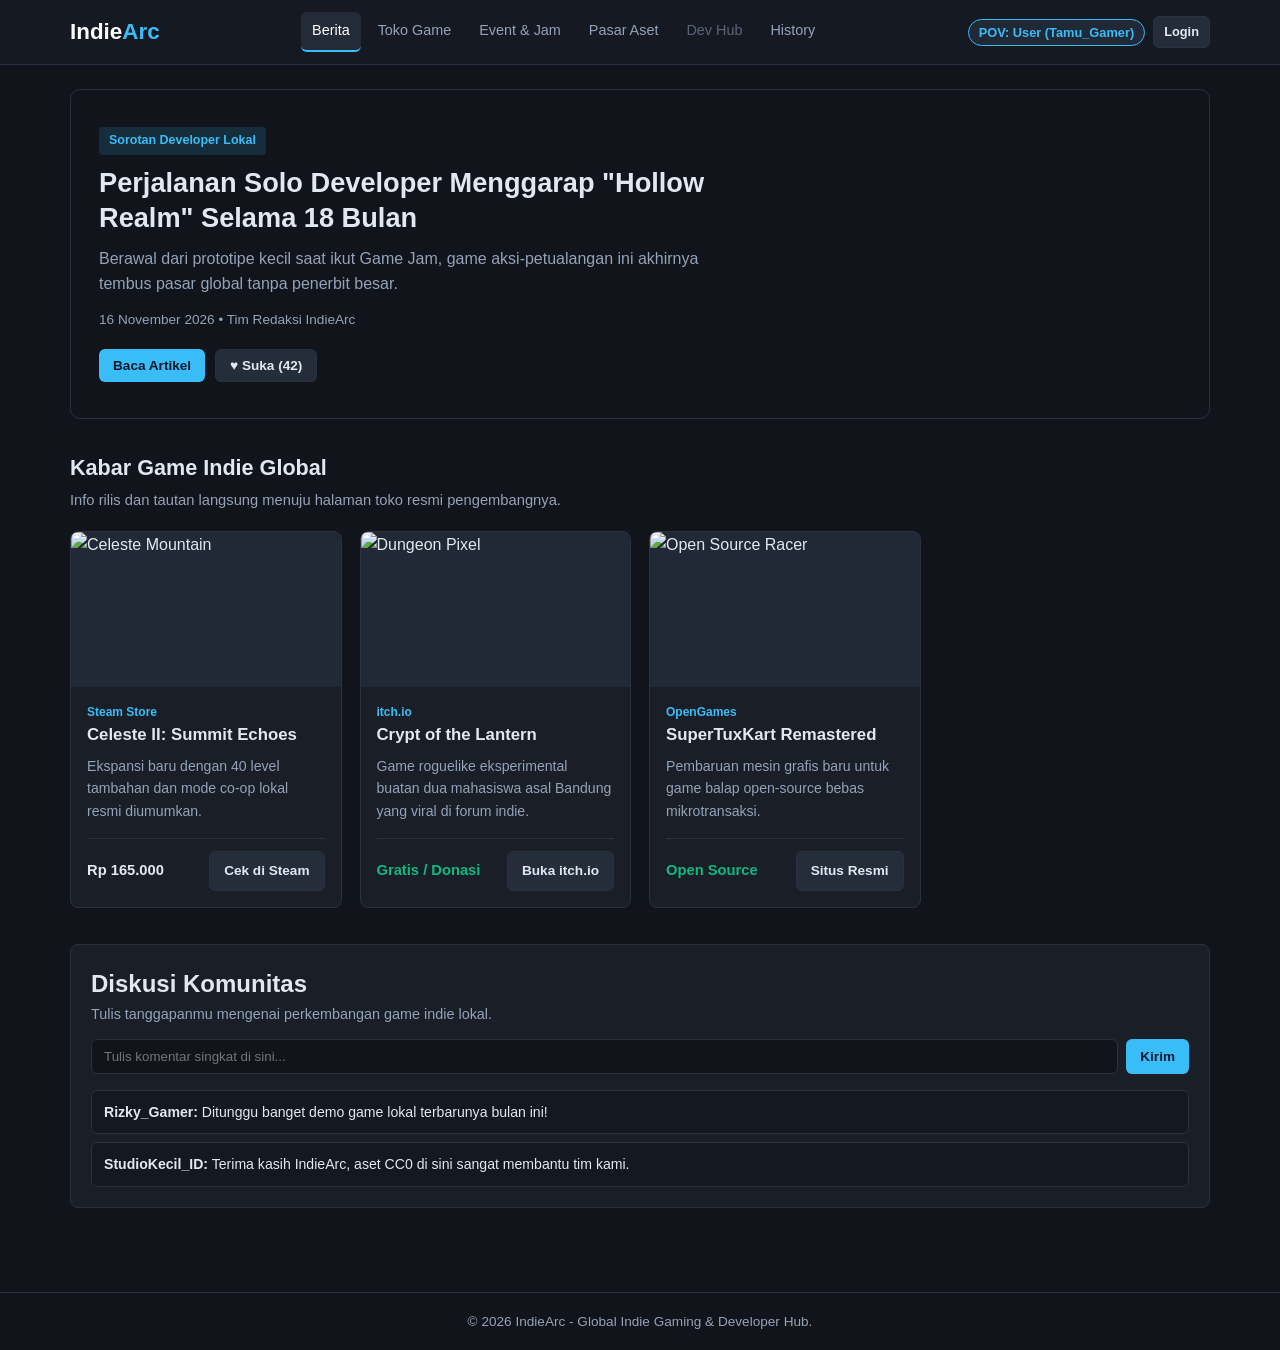
==== commit d40fbed1: "add some updrage and change to web static" ====
--- a/Index.html
+++ b/Index.html
@@ -13,31 +13,36 @@
       <a href="Index.html" class="logo">Indie<span>Arc</span></a>
       <button class="tombol-menu" id="btnMenu" aria-label="Buka Menu">&#9776;</button>
       <nav class="menu-nav" id="menuNav">
-        <a href="Index.html" class="aktif">Berita & Beranda</a>
+        <a href="Index.html" class="aktif">Berita</a>
         <a href="TokoGame.html">Toko Game</a>
-        <a href="Event.html">Event & Jam</a>
+        <a href="Event.html">Event &amp; Jam</a>
         <a href="PasarAset.html">Pasar Aset</a>
-        <a href="DevHub.html">Dev Hub</a>
+        <a href="DevHub.html" id="linkDevHub">Dev Hub</a>
         <a href="HistoryPembelianUser.html">History</a>
       </nav>
+      <div class="area-akun">
+        <button class="badge-pov" id="btnGantiPov" title="Klik untuk ganti POV">POV: User</button>
+        <a href="Login.html" class="tombol tombol-kecil tombol-sekunder" id="linkAuth">Login</a>
+      </div>
     </div>
   </header>
 
   <main class="wadah">
-    <!-- sorotan berita utama -->
     <section class="hero-berita">
       <article class="isi-hero">
         <span class="label-kategori">Sorotan Developer Lokal</span>
         <h1>Perjalanan Solo Developer Menggarap "Hollow Realm" Selama 18 Bulan</h1>
         <p>Berawal dari prototipe kecil saat ikut Game Jam, game aksi-petualangan ini akhirnya tembus pasar global tanpa penerbit besar.</p>
         <div class="info-meta">
-          <time datetime="2026-10-20">20 Oktober 2026</time> &bull; Tim Redaksi IndieArc
+          <time datetime="2026-11-16">16 November 2026</time> &bull; Tim Redaksi IndieArc
         </div>
-        <button class="tombol tombol-utama" id="btnBukaBerita">Baca Artikel</button>
+        <div class="grup-aksi">
+          <button class="tombol tombol-utama" id="btnBukaBerita">Baca Artikel</button>
+          <button class="tombol tombol-sekunder" id="btnLikeBerita">&#9829; Suka (<span id="jumlahLike">42</span>)</button>
+        </div>
       </article>
     </section>
 
-    <!-- berita game luar dengan link resmi -->
     <section class="bagian">
       <div class="judul-bagian">
         <h2>Kabar Game Indie Global</h2>
@@ -53,7 +58,7 @@
             <p>Ekspansi baru dengan 40 level tambahan dan mode co-op lokal resmi diumumkan.</p>
             <div class="bawah-kartu">
               <span class="harga">Rp 165.000</span>
-              <a href="https://store.steampowered.com" target="_blank" rel="noopener" class="tombol tombol-sekunder">Cek di Steam</a>
+              <a href="https://store.steampowered.com" target="_blank" rel="noopener" class="tombol tombol-sekunder" onclick="alert('Mengarahkan ke halaman resmi Steam...')">Cek di Steam</a>
             </div>
           </div>
         </article>
@@ -66,7 +71,7 @@
             <p>Game roguelike eksperimental buatan dua mahasiswa asal Bandung yang viral di forum indie.</p>
             <div class="bawah-kartu">
               <span class="harga gratis">Gratis / Donasi</span>
-              <a href="https://itch.io" target="_blank" rel="noopener" class="tombol tombol-sekunder">Buka itch.io</a>
+              <a href="https://itch.io" target="_blank" rel="noopener" class="tombol tombol-sekunder" onclick="alert('Membuka situs resmi itch.io...')">Buka itch.io</a>
             </div>
           </div>
         </article>
@@ -79,21 +84,31 @@
             <p>Pembaruan mesin grafis baru untuk game balap open-source bebas mikrotransaksi.</p>
             <div class="bawah-kartu">
               <span class="harga gratis">Open Source</span>
-              <a href="https://supertuxkart.net" target="_blank" rel="noopener" class="tombol tombol-sekunder">Situs Resmi</a>
+              <a href="https://supertuxkart.net" target="_blank" rel="noopener" class="tombol tombol-sekunder" onclick="alert('Membuka situs resmi SuperTuxKart...')">Situs Resmi</a>
             </div>
           </div>
         </article>
       </div>
     </section>
 
-    <!-- ringkasan ekosistem -->
-    <aside class="kotak-info">
-      <h3>Tentang Platform IndieArc</h3>
-      <p>IndieArc menghubungkan gamer dengan pengembang independen secara legal. Game luar diarahkan ke toko resminya, sementara game lokal dan aset kreatif bisa dibeli atau diunduh langsung di sini.</p>
-    </aside>
+    <section class="bagian kotak-info">
+      <h2>Diskusi Komunitas</h2>
+      <p class="teks-redup">Tulis tanggapanmu mengenai perkembangan game indie lokal.</p>
+      <form class="form-komentar" id="formKomentar">
+        <input type="text" id="inputKomentar" placeholder="Tulis komentar singkat di sini..." required>
+        <button type="submit" class="tombol tombol-utama">Kirim</button>
+      </form>
+      <div class="daftar-komentar" id="daftarKomentar">
+        <article class="item-komentar">
+          <strong>Rizky_Gamer:</strong> Ditunggu banget demo game lokal terbarunya bulan ini!
+        </article>
+        <article class="item-komentar">
+          <strong>StudioKecil_ID:</strong> Terima kasih IndieArc, aset CC0 di sini sangat membantu tim kami.
+        </article>
+      </div>
+    </section>
   </main>
 
-  <!-- modal baca berita -->
   <dialog class="modal-dialog" id="modalBerita">
     <article class="isi-modal">
       <header class="atas-modal">
@@ -107,10 +122,10 @@
 
   <footer class="kaki-web">
     <div class="wadah">
-      <p>&copy; 2026 IndieArc - Tugas Proyek Desain Web.</p>
+      <p>&copy; 2026 IndieArc - Global Indie Gaming &amp; Developer Hub.</p>
     </div>
   </footer>
 
   <script src="script.js"></script>
 </body>
-</html>+</html>
--- a/Style.css
+++ b/Style.css
@@ -12,6 +12,7 @@
   --redup: #94a3b8;
   --aksen: #38bdf8;
   --hijau: #10b981;
+  --ungu: #a855f7;
 }
 
 body {
@@ -34,6 +35,11 @@
   width: 92%;
   max-width: 1140px;
   margin: 0 auto;
+}
+
+.teks-redup {
+  color: var(--redup);
+  font-size: 0.9rem;
 }
 
 /* navigasi atas */
@@ -50,6 +56,7 @@
   align-items: center;
   justify-content: space-between;
   min-height: 64px;
+  gap: 12px;
   flex-wrap: wrap;
 }
 
@@ -58,7 +65,6 @@
   font-weight: 700;
   color: #fff;
   text-decoration: none;
-  letter-spacing: 0.5px;
 }
 
 .logo span {
@@ -67,15 +73,15 @@
 
 .menu-nav {
   display: flex;
-  gap: 8px;
+  gap: 6px;
 }
 
 .menu-nav a {
   color: var(--redup);
   text-decoration: none;
-  padding: 8px 12px;
-  border-radius: 6px;
-  font-size: 0.92rem;
+  padding: 7px 11px;
+  border-radius: 6px;
+  font-size: 0.9rem;
   transition: 0.2s;
 }
 
@@ -89,6 +95,33 @@
   border-bottom: 2px solid var(--aksen);
 }
 
+.menu-nav a.terkunci {
+  opacity: 0.55;
+}
+
+.area-akun {
+  display: flex;
+  align-items: center;
+  gap: 8px;
+}
+
+.badge-pov {
+  background-color: #222936;
+  color: var(--aksen);
+  border: 1px solid var(--aksen);
+  padding: 5px 10px;
+  border-radius: 20px;
+  font-size: 0.8rem;
+  font-weight: 600;
+  cursor: pointer;
+}
+
+.badge-pov.mode-dev {
+  color: #e9d5ff;
+  border-color: var(--ungu);
+  background-color: rgba(168, 85, 247, 0.15);
+}
+
 .tombol-menu {
   display: none;
   background: none;
@@ -100,7 +133,7 @@
   cursor: pointer;
 }
 
-/* hero berita di beranda */
+/* hero berita */
 .hero-berita {
   background: linear-gradient(to right, rgba(17, 20, 26, 0.95), rgba(17, 20, 26, 0.7)),
               url('https://images.unsplash.com/photo-1511512578047-dfb367046420?w=1200&q=80') center/cover;
@@ -126,7 +159,7 @@
 }
 
 .isi-hero h1 {
-  font-size: 1.75rem;
+  font-size: 1.7rem;
   line-height: 1.3;
   margin-bottom: 10px;
 }
@@ -140,6 +173,12 @@
   font-size: 0.85rem;
   color: var(--redup);
   margin-bottom: 18px;
+}
+
+.grup-aksi {
+  display: flex;
+  gap: 10px;
+  flex-wrap: wrap;
 }
 
 /* bagian & judul */
@@ -167,7 +206,12 @@
   margin: 24px 0 12px;
 }
 
-/* grid kartu game dan aset */
+.sub-judul-nol {
+  font-size: 1.05rem;
+  margin-bottom: 4px;
+}
+
+/* grid kartu */
 .grid-kartu {
   display: grid;
   grid-template-columns: repeat(auto-fill, minmax(260px, 1fr));
@@ -197,11 +241,17 @@
   flex: 1;
 }
 
+.atas-kartu {
+  display: flex;
+  justify-content: space-between;
+  align-items: center;
+  margin-bottom: 6px;
+}
+
 .tag-platform {
   font-size: 0.75rem;
   color: var(--aksen);
   font-weight: 600;
-  margin-bottom: 6px;
 }
 
 .tag-demo {
@@ -210,6 +260,18 @@
 
 .tag-gratis {
   color: var(--hijau);
+}
+
+.tombol-wishlist {
+  background: none;
+  border: none;
+  color: var(--redup);
+  font-size: 1.2rem;
+  cursor: pointer;
+}
+
+.tombol-wishlist.disukai {
+  color: #f43f5e;
 }
 
 .isi-kartu h3 {
@@ -231,6 +293,11 @@
   align-items: center;
   justify-content: space-between;
   gap: 8px;
+}
+
+.grup-tombol-kartu {
+  display: flex;
+  gap: 6px;
 }
 
 .harga {
@@ -253,6 +320,16 @@
   cursor: pointer;
   border: none;
   transition: 0.2s;
+  text-align: center;
+}
+
+.tombol-kecil {
+  padding: 5px 10px;
+  font-size: 0.8rem;
+}
+
+.tombol-penuh {
+  width: 100%;
 }
 
 .tombol-utama {
@@ -274,11 +351,19 @@
   background-color: #313a4c;
 }
 
-/* filter kategori */
+/* filter & pencarian */
+.kontrol-katalog {
+  display: flex;
+  justify-content: space-between;
+  align-items: center;
+  gap: 12px;
+  margin-bottom: 20px;
+  flex-wrap: wrap;
+}
+
 .baris-filter {
   display: flex;
   gap: 8px;
-  margin-bottom: 20px;
   flex-wrap: wrap;
 }
 
@@ -299,7 +384,46 @@
   border-color: var(--aksen);
 }
 
-/* halaman event */
+.input-cari {
+  background-color: var(--kartu);
+  border: 1px solid var(--garis);
+  color: var(--teks);
+  padding: 8px 12px;
+  border-radius: 6px;
+  min-width: 220px;
+}
+
+/* komentar berita */
+.form-komentar {
+  display: flex;
+  gap: 8px;
+  margin: 12px 0 16px;
+}
+
+.form-komentar input {
+  flex: 1;
+  background-color: var(--latar);
+  border: 1px solid var(--garis);
+  color: var(--teks);
+  padding: 9px 12px;
+  border-radius: 6px;
+}
+
+.daftar-komentar {
+  display: flex;
+  flex-direction: column;
+  gap: 8px;
+}
+
+.item-komentar {
+  background-color: #141820;
+  border: 1px solid var(--garis);
+  padding: 10px 12px;
+  border-radius: 6px;
+  font-size: 0.88rem;
+}
+
+/* event */
 .banner-event {
   background-color: var(--kartu);
   border: 1px solid var(--garis);
@@ -400,6 +524,22 @@
   color: var(--hijau);
 }
 
+.form-upload-game {
+  display: grid;
+  grid-template-columns: 2fr 1fr 1fr auto;
+  gap: 10px;
+  margin-top: 12px;
+}
+
+.form-upload-game input,
+.form-upload-game select {
+  background-color: var(--latar);
+  border: 1px solid var(--garis);
+  color: var(--teks);
+  padding: 9px 12px;
+  border-radius: 6px;
+}
+
 .baris-judul-history {
   display: flex;
   justify-content: space-between;
@@ -438,10 +578,18 @@
 .badge-aktif {
   background-color: rgba(16, 185, 129, 0.15);
   color: var(--hijau);
-  padding: 3px 8px;
+  border: 1px solid rgba(16, 185, 129, 0.4);
+  padding: 4px 10px;
   border-radius: 4px;
   font-size: 0.78rem;
   font-weight: 600;
+  cursor: pointer;
+}
+
+.badge-draft {
+  background-color: rgba(245, 158, 11, 0.15);
+  color: #fbbf24;
+  border: 1px solid rgba(245, 158, 11, 0.4);
 }
 
 /* kotak info & modal */
@@ -452,14 +600,19 @@
   padding: 20px;
 }
 
-.kotak-info h3 {
-  font-size: 1rem;
-  margin-bottom: 6px;
-}
-
-.kotak-info p {
-  font-size: 0.9rem;
-  color: var(--redup);
+.tengah-pesan {
+  text-align: center;
+  max-width: 560px;
+  margin: 40px auto;
+}
+
+.tengah-pesan p {
+  margin: 10px 0 18px;
+  color: var(--redup);
+}
+
+.tengah-tombol {
+  justify-content: center;
 }
 
 .modal-dialog {
@@ -496,6 +649,88 @@
   font-size: 0.92rem;
   color: var(--redup);
   margin-bottom: 10px;
+}
+
+/* halaman login & register */
+.wadah-auth {
+  display: flex;
+  justify-content: center;
+  align-items: center;
+}
+
+.kotak-auth {
+  background-color: var(--kartu);
+  border: 1px solid var(--garis);
+  border-radius: 10px;
+  padding: 28px;
+  width: 100%;
+  max-width: 440px;
+}
+
+.kotak-auth h1 {
+  font-size: 1.45rem;
+  margin-bottom: 4px;
+}
+
+.form-auth {
+  display: flex;
+  flex-direction: column;
+  gap: 14px;
+  margin-top: 18px;
+}
+
+.grup-input {
+  display: flex;
+  flex-direction: column;
+  gap: 5px;
+}
+
+.grup-input label {
+  font-size: 0.86rem;
+  color: var(--teks);
+}
+
+.grup-input input {
+  background-color: var(--latar);
+  border: 1px solid var(--garis);
+  color: var(--teks);
+  padding: 10px 12px;
+  border-radius: 6px;
+}
+
+.pilihan-role {
+  border: 1px solid var(--garis);
+  border-radius: 6px;
+  padding: 12px;
+  display: flex;
+  flex-direction: column;
+  gap: 8px;
+}
+
+.pilihan-role legend {
+  padding: 0 6px;
+  font-size: 0.84rem;
+  color: var(--aksen);
+}
+
+.opsi-radio {
+  display: flex;
+  align-items: center;
+  gap: 8px;
+  font-size: 0.86rem;
+  cursor: pointer;
+}
+
+.catatan-bawah {
+  margin-top: 16px;
+  text-align: center;
+  font-size: 0.86rem;
+  color: var(--redup);
+}
+
+.catatan-bawah a {
+  color: var(--aksen);
+  text-decoration: none;
 }
 
 /* footer */
@@ -507,7 +742,7 @@
   font-size: 0.85rem;
 }
 
-/* tampilan responsif untuk hp */
+/* tampilan responsif hp & tablet */
 @media (max-width: 768px) {
   .tombol-menu {
     display: block;
@@ -534,4 +769,12 @@
     flex-direction: column;
     align-items: flex-start;
   }
-}+
+  .form-upload-game {
+    grid-template-columns: 1fr;
+  }
+
+  .input-cari {
+    width: 100%;
+  }
+}
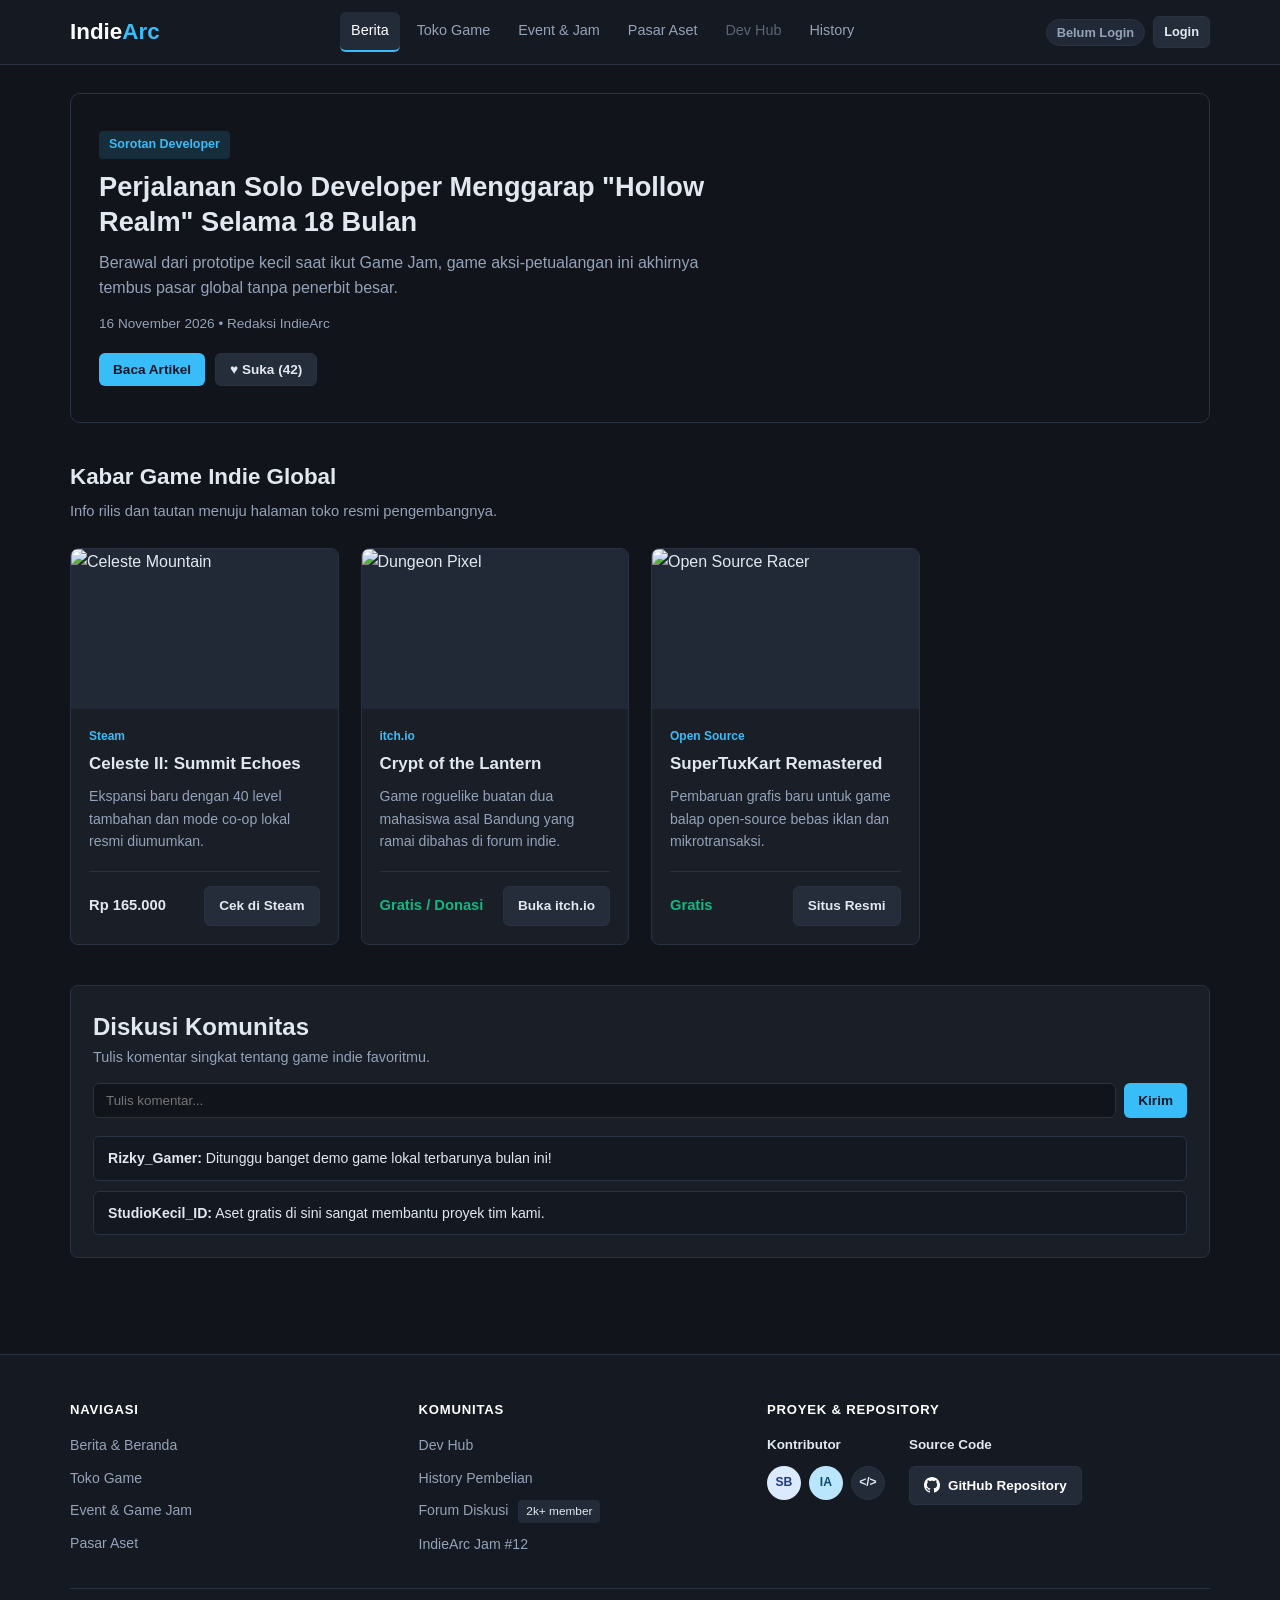
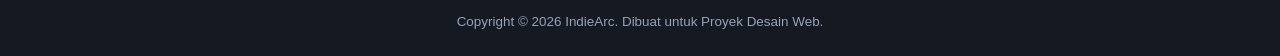
==== commit 8beed1ea: "bugfixes, adding footer, interaction, and tidy up some menu in features" ====
--- a/Index.html
+++ b/Index.html
@@ -3,7 +3,7 @@
 <head>
   <meta charset="UTF-8">
   <meta name="viewport" content="width=device-width, initial-scale=1.0">
-  <title>IndieArc - Beranda & Berita Game Indie</title>
+  <title>IndieArc - Berita &amp; Komunitas Game Indie</title>
   <link rel="stylesheet" href="Style.css">
 </head>
 <body>
@@ -21,7 +21,7 @@
         <a href="HistoryPembelianUser.html">History</a>
       </nav>
       <div class="area-akun">
-        <button class="badge-pov" id="btnGantiPov" title="Klik untuk ganti POV">POV: User</button>
+        <button class="badge-mode" id="btnMode" title="Status Akun">Belum Login</button>
         <a href="Login.html" class="tombol tombol-kecil tombol-sekunder" id="linkAuth">Login</a>
       </div>
     </div>
@@ -30,11 +30,11 @@
   <main class="wadah">
     <section class="hero-berita">
       <article class="isi-hero">
-        <span class="label-kategori">Sorotan Developer Lokal</span>
+        <span class="label-kategori">Sorotan Developer</span>
         <h1>Perjalanan Solo Developer Menggarap "Hollow Realm" Selama 18 Bulan</h1>
         <p>Berawal dari prototipe kecil saat ikut Game Jam, game aksi-petualangan ini akhirnya tembus pasar global tanpa penerbit besar.</p>
         <div class="info-meta">
-          <time datetime="2026-11-16">16 November 2026</time> &bull; Tim Redaksi IndieArc
+          <time datetime="2026-11-16">16 November 2026</time> &bull; Redaksi IndieArc
         </div>
         <div class="grup-aksi">
           <button class="tombol tombol-utama" id="btnBukaBerita">Baca Artikel</button>
@@ -46,19 +46,19 @@
     <section class="bagian">
       <div class="judul-bagian">
         <h2>Kabar Game Indie Global</h2>
-        <p>Info rilis dan tautan langsung menuju halaman toko resmi pengembangnya.</p>
+        <p>Info rilis dan tautan menuju halaman toko resmi pengembangnya.</p>
       </div>
 
       <div class="grid-kartu">
         <article class="kartu">
           <img src="https://images.unsplash.com/photo-1542751371-adc38448a05e?w=600&q=80" alt="Celeste Mountain">
           <div class="isi-kartu">
-            <span class="tag-platform">Steam Store</span>
+            <span class="tag-platform">Steam</span>
             <h3>Celeste II: Summit Echoes</h3>
             <p>Ekspansi baru dengan 40 level tambahan dan mode co-op lokal resmi diumumkan.</p>
             <div class="bawah-kartu">
               <span class="harga">Rp 165.000</span>
-              <a href="https://store.steampowered.com" target="_blank" rel="noopener" class="tombol tombol-sekunder" onclick="alert('Mengarahkan ke halaman resmi Steam...')">Cek di Steam</a>
+              <a href="https://store.steampowered.com" target="_blank" rel="noopener" class="tombol tombol-sekunder" onclick="alert('Membuka halaman Steam...')">Cek di Steam</a>
             </div>
           </div>
         </article>
@@ -68,10 +68,10 @@
           <div class="isi-kartu">
             <span class="tag-platform">itch.io</span>
             <h3>Crypt of the Lantern</h3>
-            <p>Game roguelike eksperimental buatan dua mahasiswa asal Bandung yang viral di forum indie.</p>
+            <p>Game roguelike buatan dua mahasiswa asal Bandung yang ramai dibahas di forum indie.</p>
             <div class="bawah-kartu">
               <span class="harga gratis">Gratis / Donasi</span>
-              <a href="https://itch.io" target="_blank" rel="noopener" class="tombol tombol-sekunder" onclick="alert('Membuka situs resmi itch.io...')">Buka itch.io</a>
+              <a href="https://itch.io" target="_blank" rel="noopener" class="tombol tombol-sekunder" onclick="alert('Membuka halaman itch.io...')">Buka itch.io</a>
             </div>
           </div>
         </article>
@@ -79,11 +79,11 @@
         <article class="kartu">
           <img src="https://images.unsplash.com/photo-1550745165-9bc0b252726f?w=600&q=80" alt="Open Source Racer">
           <div class="isi-kartu">
-            <span class="tag-platform">OpenGames</span>
+            <span class="tag-platform">Open Source</span>
             <h3>SuperTuxKart Remastered</h3>
-            <p>Pembaruan mesin grafis baru untuk game balap open-source bebas mikrotransaksi.</p>
+            <p>Pembaruan grafis baru untuk game balap open-source bebas iklan dan mikrotransaksi.</p>
             <div class="bawah-kartu">
-              <span class="harga gratis">Open Source</span>
+              <span class="harga gratis">Gratis</span>
               <a href="https://supertuxkart.net" target="_blank" rel="noopener" class="tombol tombol-sekunder" onclick="alert('Membuka situs resmi SuperTuxKart...')">Situs Resmi</a>
             </div>
           </div>
@@ -91,11 +91,11 @@
       </div>
     </section>
 
-    <section class="bagian kotak-info">
+    <section class="bagian kotak-info" id="diskusi">
       <h2>Diskusi Komunitas</h2>
-      <p class="teks-redup">Tulis tanggapanmu mengenai perkembangan game indie lokal.</p>
+      <p class="teks-redup">Tulis komentar singkat tentang game indie favoritmu.</p>
       <form class="form-komentar" id="formKomentar">
-        <input type="text" id="inputKomentar" placeholder="Tulis komentar singkat di sini..." required>
+        <input type="text" id="inputKomentar" placeholder="Tulis komentar..." required>
         <button type="submit" class="tombol tombol-utama">Kirim</button>
       </form>
       <div class="daftar-komentar" id="daftarKomentar">
@@ -103,7 +103,7 @@
           <strong>Rizky_Gamer:</strong> Ditunggu banget demo game lokal terbarunya bulan ini!
         </article>
         <article class="item-komentar">
-          <strong>StudioKecil_ID:</strong> Terima kasih IndieArc, aset CC0 di sini sangat membantu tim kami.
+          <strong>StudioKecil_ID:</strong> Aset gratis di sini sangat membantu proyek tim kami.
         </article>
       </div>
     </section>
@@ -115,14 +115,61 @@
         <h3>Kisah Dibalik "Hollow Realm"</h3>
         <button class="tutup-modal" id="btnTutupBerita">&times;</button>
       </header>
-      <p>Pengembang game ini memulai proyeknya menggunakan aset gratis berlisensi CC0 sebelum akhirnya menggandeng ilustrator lokal. Lewat masukan komunitas di forum dan uji coba versi demo, game ini berhasil mengumpulkan lebih dari 2.000 pemain aktif di minggu pertama perilisannya.</p>
-      <p>Tips utama untuk pemula: fokus selesaikan mekanik inti terlebih dahulu dan jangan ragu merilis versi demo lebih awal untuk menjaring kritik pemain.</p>
+      <p>Pengembang game ini memulai proyeknya memakai aset gratis berlisensi CC0 sebelum menggandeng ilustrator lokal. Lewat masukan pemain di forum dan uji coba versi demo, game ini berhasil mengumpulkan lebih dari 2.000 pemain aktif di minggu pertama rilis.</p>
+      <p>Saran untuk pemula: selesaikan mekanik inti terlebih dahulu dan rilis versi demo lebih awal untuk mendapat masukan pemain.</p>
     </article>
   </dialog>
 
   <footer class="kaki-web">
     <div class="wadah">
-      <p>&copy; 2026 IndieArc - Global Indie Gaming &amp; Developer Hub.</p>
+      <div class="grid-footer">
+        <div class="kolom-footer">
+          <h3>Navigasi</h3>
+          <ul>
+            <li><a href="Index.html">Berita &amp; Beranda</a></li>
+            <li><a href="TokoGame.html">Toko Game</a></li>
+            <li><a href="Event.html">Event &amp; Game Jam</a></li>
+            <li><a href="PasarAset.html">Pasar Aset</a></li>
+          </ul>
+        </div>
+
+        <div class="kolom-footer">
+          <h3>Komunitas</h3>
+          <ul>
+            <li><a href="DevHub.html">Dev Hub</a></li>
+            <li><a href="HistoryPembelianUser.html">History Pembelian</a></li>
+            <li><a href="Index.html#diskusi">Forum Diskusi <span class="badge-footer">2k+ member</span></a></li>
+            <li><a href="Event.html">IndieArc Jam #12</a></li>
+          </ul>
+        </div>
+
+        <div class="kolom-footer">
+          <h3>Proyek &amp; Repository</h3>
+          <div class="grup-supporter">
+            <div>
+              <span class="sub-footer">Kontributor</span>
+              <div class="baris-avatar">
+                <span class="avatar-bulat" title="Saba">SB</span>
+                <span class="avatar-bulat avatar-aksen" title="IndieArc">IA</span>
+                <span class="avatar-bulat avatar-gelap" title="Web Dev">&lt;/&gt;</span>
+              </div>
+            </div>
+            <div>
+              <span class="sub-footer">Source Code</span>
+              <a href="https://github.com/SabaIsHereYo/PROJECT-DESAIN-WEB.git" target="_blank" rel="noopener" class="tombol-github">
+                <svg width="16" height="16" viewBox="0 0 16 16" fill="currentColor" aria-hidden="true">
+                  <path d="M8 0C3.58 0 0 3.58 0 8c0 3.54 2.29 6.53 5.47 7.59.4.07.55-.17.55-.38 0-.19-.01-.82-.01-1.49-2.01.37-2.53-.49-2.69-.94-.09-.23-.48-.94-.82-1.13-.28-.15-.68-.52-.01-.53.63-.01 1.08.58 1.23.82.72 1.21 1.87.87 2.33.66.07-.52.28-.87.51-1.07-1.78-.2-3.64-.89-3.64-3.95 0-.87.31-1.59.82-2.15-.08-.2-.36-1.02.08-2.12 0 0 .67-.21 2.2.82.64-.18 1.32-.27 2-.27.68 0 1.36.09 2 .27 1.53-1.04 2.2-.82 2.2-.82.44 1.1.16 1.92.08 2.12.51.56.82 1.27.82 2.15 0 3.07-1.87 3.75-3.65 3.95.29.25.54.73.54 1.48 0 1.07-.01 1.93-.01 2.2 0 .21.15.46.55.38A8.013 8.013 0 0016 8c0-4.42-3.58-8-8-8z"/>
+                </svg>
+                <span>GitHub Repository</span>
+              </a>
+            </div>
+          </div>
+        </div>
+      </div>
+
+      <div class="bawah-footer">
+        <p>Copyright &copy; 2026 IndieArc. Dibuat untuk Proyek Desain Web.</p>
+      </div>
     </div>
   </footer>
 
--- a/Style.css
+++ b/Style.css
@@ -27,8 +27,8 @@
 
 main {
   flex: 1;
-  padding-top: 24px;
-  padding-bottom: 48px;
+  padding-top: 28px;
+  padding-bottom: 56px;
 }
 
 .wadah {
@@ -105,7 +105,7 @@
   gap: 8px;
 }
 
-.badge-pov {
+.badge-mode {
   background-color: #222936;
   color: var(--aksen);
   border: 1px solid var(--aksen);
@@ -116,7 +116,12 @@
   cursor: pointer;
 }
 
-.badge-pov.mode-dev {
+.badge-mode.mode-tamu {
+  color: var(--redup);
+  border-color: var(--garis);
+}
+
+.badge-mode.mode-dev {
   color: #e9d5ff;
   border-color: var(--ungu);
   background-color: rgba(168, 85, 247, 0.15);
@@ -140,7 +145,7 @@
   border: 1px solid var(--garis);
   border-radius: 10px;
   padding: 36px 28px;
-  margin-bottom: 32px;
+  margin-bottom: 36px;
 }
 
 .isi-hero {
@@ -183,17 +188,17 @@
 
 /* bagian & judul */
 .bagian {
-  margin-bottom: 36px;
+  margin-bottom: 40px;
 }
 
 .judul-bagian {
-  margin-bottom: 18px;
+  margin-bottom: 24px;
 }
 
 .judul-bagian h1,
 .judul-bagian h2 {
-  font-size: 1.35rem;
-  margin-bottom: 4px;
+  font-size: 1.4rem;
+  margin-bottom: 6px;
 }
 
 .judul-bagian p {
@@ -203,7 +208,7 @@
 
 .sub-judul {
   font-size: 1.1rem;
-  margin: 24px 0 12px;
+  margin: 28px 0 14px;
 }
 
 .sub-judul-nol {
@@ -214,8 +219,8 @@
 /* grid kartu */
 .grid-kartu {
   display: grid;
-  grid-template-columns: repeat(auto-fill, minmax(260px, 1fr));
-  gap: 18px;
+  grid-template-columns: repeat(auto-fill, minmax(265px, 1fr));
+  gap: 22px;
 }
 
 .kartu {
@@ -229,13 +234,13 @@
 
 .kartu img {
   width: 100%;
-  height: 155px;
+  height: 160px;
   object-fit: cover;
   background-color: #222936;
 }
 
 .isi-kartu {
-  padding: 16px;
+  padding: 18px;
   display: flex;
   flex-direction: column;
   flex: 1;
@@ -252,6 +257,7 @@
   font-size: 0.75rem;
   color: var(--aksen);
   font-weight: 600;
+  margin-bottom: 4px;
 }
 
 .tag-demo {
@@ -275,29 +281,30 @@
 }
 
 .isi-kartu h3 {
-  font-size: 1.05rem;
-  margin-bottom: 6px;
+  font-size: 1.06rem;
+  margin-bottom: 8px;
 }
 
 .isi-kartu p {
   font-size: 0.88rem;
   color: var(--redup);
-  margin-bottom: 16px;
+  margin-bottom: 18px;
 }
 
 .bawah-kartu {
   margin-top: auto;
-  padding-top: 12px;
+  padding-top: 14px;
   border-top: 1px solid var(--garis);
   display: flex;
   align-items: center;
   justify-content: space-between;
+  gap: 10px;
+  flex-wrap: wrap;
+}
+
+.grup-tombol-kartu {
+  display: flex;
   gap: 8px;
-}
-
-.grup-tombol-kartu {
-  display: flex;
-  gap: 6px;
 }
 
 .harga {
@@ -356,25 +363,36 @@
   display: flex;
   justify-content: space-between;
   align-items: center;
+  gap: 14px;
+  margin-bottom: 28px;
+  flex-wrap: wrap;
+}
+
+.baris-filter {
+  display: flex;
   gap: 12px;
-  margin-bottom: 20px;
+  margin-bottom: 28px;
   flex-wrap: wrap;
 }
 
-.baris-filter {
-  display: flex;
-  gap: 8px;
-  flex-wrap: wrap;
+.kontrol-katalog .baris-filter {
+  margin-bottom: 0;
 }
 
 .tombol-filter {
   background-color: var(--kartu);
   color: var(--redup);
   border: 1px solid var(--garis);
-  padding: 6px 14px;
+  padding: 8px 18px;
   border-radius: 20px;
-  font-size: 0.85rem;
+  font-size: 0.86rem;
   cursor: pointer;
+  transition: 0.2s;
+}
+
+.tombol-filter:hover {
+  border-color: var(--aksen);
+  color: #fff;
 }
 
 .tombol-filter.aktif {
@@ -388,16 +406,16 @@
   background-color: var(--kartu);
   border: 1px solid var(--garis);
   color: var(--teks);
-  padding: 8px 12px;
-  border-radius: 6px;
-  min-width: 220px;
+  padding: 9px 14px;
+  border-radius: 6px;
+  min-width: 230px;
 }
 
 /* komentar berita */
 .form-komentar {
   display: flex;
   gap: 8px;
-  margin: 12px 0 16px;
+  margin: 14px 0 18px;
 }
 
 .form-komentar input {
@@ -412,13 +430,13 @@
 .daftar-komentar {
   display: flex;
   flex-direction: column;
-  gap: 8px;
+  gap: 10px;
 }
 
 .item-komentar {
   background-color: #141820;
   border: 1px solid var(--garis);
-  padding: 10px 12px;
+  padding: 10px 14px;
   border-radius: 6px;
   font-size: 0.88rem;
 }
@@ -430,7 +448,7 @@
   border-left: 4px solid var(--aksen);
   border-radius: 8px;
   padding: 24px;
-  margin-bottom: 28px;
+  margin-bottom: 32px;
   display: flex;
   align-items: center;
   justify-content: space-between;
@@ -456,14 +474,14 @@
 .daftar-jadwal {
   display: flex;
   flex-direction: column;
-  gap: 12px;
+  gap: 14px;
 }
 
 .baris-jadwal {
   background-color: var(--kartu);
   border: 1px solid var(--garis);
   border-radius: 8px;
-  padding: 16px;
+  padding: 18px;
   display: flex;
   align-items: center;
   gap: 16px;
@@ -597,7 +615,7 @@
   background-color: var(--kartu);
   border: 1px solid var(--garis);
   border-radius: 8px;
-  padding: 20px;
+  padding: 22px;
 }
 
 .tengah-pesan {
@@ -672,11 +690,35 @@
   margin-bottom: 4px;
 }
 
+.info-akun-demo {
+  background-color: #141820;
+  border: 1px solid var(--garis);
+  border-left: 3px solid var(--aksen);
+  border-radius: 6px;
+  padding: 10px 12px;
+  margin-top: 14px;
+  font-size: 0.82rem;
+  color: var(--redup);
+}
+
+.info-akun-demo strong {
+  display: block;
+  color: var(--teks);
+  margin-bottom: 4px;
+}
+
+.info-akun-demo code {
+  color: var(--aksen);
+  background-color: #1f2633;
+  padding: 1px 5px;
+  border-radius: 3px;
+}
+
 .form-auth {
   display: flex;
   flex-direction: column;
   gap: 14px;
-  margin-top: 18px;
+  margin-top: 16px;
 }
 
 .grup-input {
@@ -717,7 +759,7 @@
   display: flex;
   align-items: center;
   gap: 8px;
-  font-size: 0.86rem;
+  font-size: 0.88rem;
   cursor: pointer;
 }
 
@@ -733,16 +775,130 @@
   text-decoration: none;
 }
 
-/* footer */
+/* footer multi-kolom */
 .kaki-web {
+  background-color: #151922;
   border-top: 1px solid var(--garis);
-  padding: 18px 0;
+  padding: 44px 0 24px;
+  color: var(--redup);
+  font-size: 0.88rem;
+}
+
+.grid-footer {
+  display: grid;
+  grid-template-columns: 1fr 1fr 1.4fr;
+  gap: 32px;
+  padding-bottom: 32px;
+}
+
+.kolom-footer h3 {
+  font-size: 0.82rem;
+  font-weight: 700;
+  text-transform: uppercase;
+  letter-spacing: 0.8px;
+  color: #fff;
+  margin-bottom: 14px;
+}
+
+.kolom-footer ul {
+  list-style: none;
+  display: flex;
+  flex-direction: column;
+  gap: 10px;
+}
+
+.kolom-footer a {
+  color: var(--redup);
+  text-decoration: none;
+  transition: 0.2s;
+}
+
+.kolom-footer a:hover {
+  color: #fff;
+}
+
+.badge-footer {
+  display: inline-block;
+  background-color: #232a38;
+  color: var(--teks);
+  font-size: 0.74rem;
+  padding: 2px 8px;
+  border-radius: 4px;
+  margin-left: 6px;
+}
+
+.grup-supporter {
+  display: flex;
+  gap: 24px;
+  flex-wrap: wrap;
+}
+
+.sub-footer {
+  display: block;
+  font-size: 0.84rem;
+  font-weight: 600;
+  color: var(--teks);
+  margin-bottom: 10px;
+}
+
+.baris-avatar {
+  display: flex;
+  align-items: center;
+  gap: 8px;
+}
+
+.avatar-bulat {
+  width: 34px;
+  height: 34px;
+  border-radius: 50%;
+  background-color: #dbeafe;
+  color: #1e3a8a;
+  font-size: 0.76rem;
+  font-weight: 700;
+  display: inline-flex;
+  align-items: center;
+  justify-content: center;
+}
+
+.avatar-aksen {
+  background-color: #bae6fd;
+  color: #0c4a6e;
+}
+
+.avatar-gelap {
+  background-color: #232a38;
+  color: var(--teks);
+  border: 1px solid var(--garis);
+}
+
+.tombol-github {
+  display: inline-flex;
+  align-items: center;
+  gap: 8px;
+  background-color: #232a38;
+  color: #fff !important;
+  border: 1px solid var(--garis);
+  padding: 8px 14px;
+  border-radius: 6px;
+  font-size: 0.84rem;
+  font-weight: 600;
+  text-decoration: none;
+  transition: 0.2s;
+}
+
+.tombol-github:hover {
+  background-color: #2f384a;
+  border-color: var(--aksen);
+}
+
+.bawah-footer {
+  border-top: 1px solid var(--garis);
+  padding-top: 22px;
   text-align: center;
-  color: var(--redup);
-  font-size: 0.85rem;
-}
-
-/* tampilan responsif hp & tablet */
+  font-size: 0.84rem;
+}
+
+/* tampilan responsif hp */
 @media (max-width: 768px) {
   .tombol-menu {
     display: block;
@@ -777,4 +933,9 @@
   .input-cari {
     width: 100%;
   }
-}
+
+  .grid-footer {
+    grid-template-columns: 1fr;
+    gap: 24px;
+  }
+}
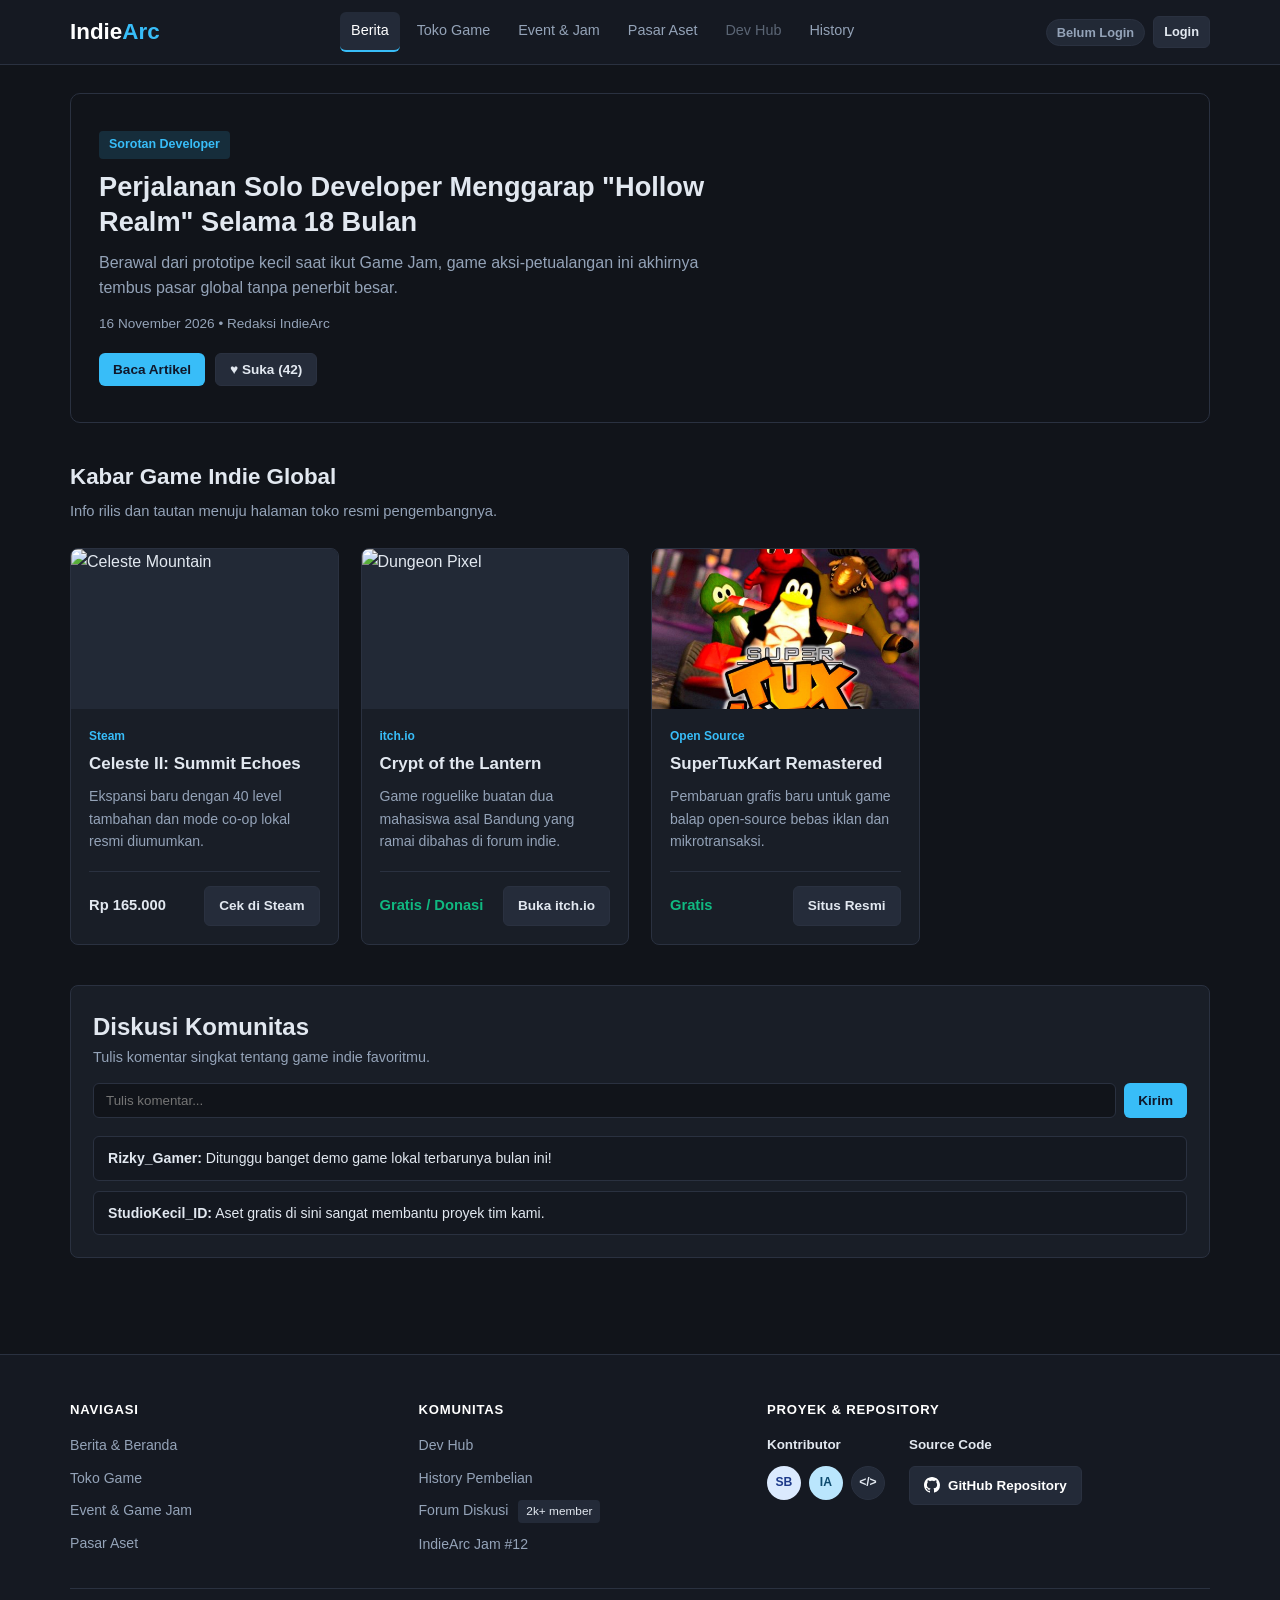
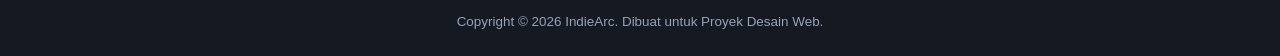
==== commit 0f5c15b9: "delete option developer and user in login add img SuperTuxKart" ====
--- a/Index.html
+++ b/Index.html
@@ -77,7 +77,7 @@
         </article>
 
         <article class="kartu">
-          <img src="https://images.unsplash.com/photo-1550745165-9bc0b252726f?w=600&q=80" alt="Open Source Racer">
+          <img src="img/SuperTuxKart.jpg" alt="Open Source Racer">
           <div class="isi-kartu">
             <span class="tag-platform">Open Source</span>
             <h3>SuperTuxKart Remastered</h3>
--- a/Style.css
+++ b/Style.css
@@ -42,7 +42,6 @@
   font-size: 0.9rem;
 }
 
-/* navigasi atas */
 .kepala-web {
   background-color: #151922;
   border-bottom: 1px solid var(--garis);
@@ -138,7 +137,6 @@
   cursor: pointer;
 }
 
-/* hero berita */
 .hero-berita {
   background: linear-gradient(to right, rgba(17, 20, 26, 0.95), rgba(17, 20, 26, 0.7)),
               url('https://images.unsplash.com/photo-1511512578047-dfb367046420?w=1200&q=80') center/cover;
@@ -186,7 +184,6 @@
   flex-wrap: wrap;
 }
 
-/* bagian & judul */
 .bagian {
   margin-bottom: 40px;
 }
@@ -216,7 +213,6 @@
   margin-bottom: 4px;
 }
 
-/* grid kartu */
 .grid-kartu {
   display: grid;
   grid-template-columns: repeat(auto-fill, minmax(265px, 1fr));
@@ -316,7 +312,6 @@
   color: var(--hijau);
 }
 
-/* tombol */
 .tombol {
   display: inline-block;
   padding: 8px 14px;
@@ -358,7 +353,6 @@
   background-color: #313a4c;
 }
 
-/* filter & pencarian */
 .kontrol-katalog {
   display: flex;
   justify-content: space-between;
@@ -411,7 +405,6 @@
   min-width: 230px;
 }
 
-/* komentar berita */
 .form-komentar {
   display: flex;
   gap: 8px;
@@ -441,7 +434,6 @@
   font-size: 0.88rem;
 }
 
-/* event */
 .banner-event {
   background-color: var(--kartu);
   border: 1px solid var(--garis);
@@ -512,7 +504,6 @@
   color: var(--redup);
 }
 
-/* dev hub & tabel */
 .grid-statistik {
   display: grid;
   grid-template-columns: repeat(auto-fit, minmax(210px, 1fr));
@@ -610,7 +601,6 @@
   border: 1px solid rgba(245, 158, 11, 0.4);
 }
 
-/* kotak info & modal */
 .kotak-info {
   background-color: var(--kartu);
   border: 1px solid var(--garis);
@@ -669,7 +659,6 @@
   margin-bottom: 10px;
 }
 
-/* halaman login & register */
 .wadah-auth {
   display: flex;
   justify-content: center;
@@ -775,7 +764,6 @@
   text-decoration: none;
 }
 
-/* footer multi-kolom */
 .kaki-web {
   background-color: #151922;
   border-top: 1px solid var(--garis);
@@ -898,17 +886,38 @@
   font-size: 0.84rem;
 }
 
-/* tampilan responsif hp */
 @media (max-width: 768px) {
+  .baris-nav {
+    padding: 10px 0;
+  }
+
+  .logo {
+    order: 1;
+    margin-right: auto;
+  }
+
+  .area-akun {
+    order: 2;
+  }
+
+  .badge-mode {
+    max-width: 125px;
+    overflow: hidden;
+    text-overflow: ellipsis;
+    white-space: nowrap;
+  }
+
   .tombol-menu {
     display: block;
+    order: 3;
   }
 
   .menu-nav {
     display: none;
+    order: 4;
     width: 100%;
     flex-direction: column;
-    padding: 12px 0;
+    padding: 12px 0 4px;
     border-top: 1px solid var(--garis);
   }
 
@@ -938,4 +947,4 @@
     grid-template-columns: 1fr;
     gap: 24px;
   }
-}
+}
